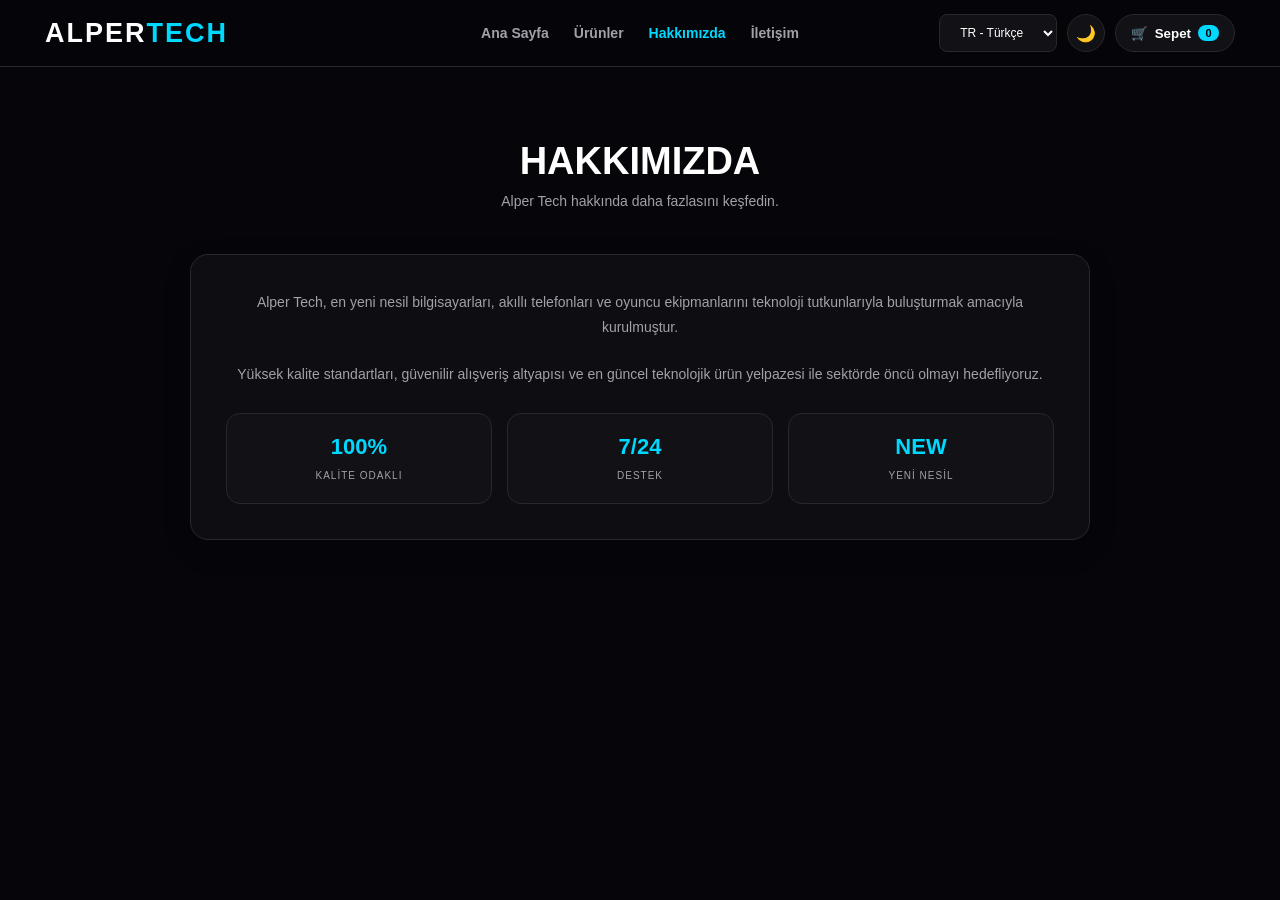
==== hakkimizda.html @ 0db599e1 "alper" ====
<!DOCTYPE html>
<html lang="tr">

<head>

<meta charset="UTF-8">
<meta name="viewport" content="width=device-width, initial-scale=1.0">

<title>Hakkımızda | Alper Tech</title>

<style>

/* =====================================================
   TEMEL
===================================================== */

* {
    margin: 0;
    padding: 0;
    box-sizing: border-box;
    font-family: Arial, Helvetica, sans-serif;
    text-align: center;
}

:root {
    --bg: #05050a;
    --header: rgba(5,5,10,0.95);
    --card: #0d0d12;
    --input: #111116;
    --border: #292929;

    --text: #ffffff;
    --muted: #a1a1aa;

    --blue: #00d9ff;
    --blue-dark: #2563eb;
}

body.light {
    --bg: #f5f7fa;
    --header: rgba(255,255,255,0.96);
    --card: #ffffff;
    --input: #f1f5f9;
    --border: #d9dee7;

    --text: #111111;
    --muted: #64748b;

    --blue: #2563eb;
    --blue-dark: #1d4ed8;
}

body {
    min-height: 100vh;

    background: var(--bg);
    color: var(--text);

    overflow-x: hidden;

    transition:
        background 0.3s ease,
        color 0.3s ease;
}

a {
    color: inherit;
    text-decoration: none;
}

button,
input,
select,
textarea {
    font-family: inherit;
}


/* =====================================================
   HEADER — ÜRÜNLER.HTML İLE AYNI
===================================================== */

header {
    position: fixed;

    top: 0;
    left: 0;

    width: 100%;

    background: var(--header);

    border-bottom:
        1px solid var(--border);

    backdrop-filter:
        blur(15px);

    z-index:
        1000;
}

.header-inner {
    max-width:
        1250px;

    margin:
        auto;

    padding:
        14px 30px;

    display:
        flex;

    align-items:
        center;

    justify-content:
        space-between;

    gap:
        25px;

    position:
        relative;
}


/* =====================================================
   LOGO
===================================================== */

.logo {
    font-size:
        27px;

    font-weight:
        900;

    letter-spacing:
        2px;

    color:
        var(--text);

    white-space:
        nowrap;
}

.logo span {
    color:
        var(--blue);
}


/* =====================================================
   NAV
===================================================== */
nav {
    position: absolute;

    left: 50%;
    top: 50%;

    transform: translate(-50%, -50%);

    display: flex;
    align-items: center;
    justify-content: center;

    gap: 25px;

    white-space: nowrap;
}
nav a {
    color:
        var(--muted);

    text-decoration:
        none;

    font-size:
        14px;

    font-weight:
        600;

    transition:
        0.2s;
}

nav a:hover,
nav a.active {
    color:
        var(--blue);
}


/* =====================================================
   SAĞ MENÜ
===================================================== */

.controls {
    display:
        flex;

    align-items:
        center;

    gap:
        10px;

    margin-left:
        auto;
}

.lang-select {
    height:
        38px;

    min-width:
        118px;

    background:
        var(--input);

    color:
        var(--text);

    border:
        1px solid var(--border);

    border-radius:
        8px;

    padding:
        0 10px;

    outline:
        none;

    cursor:
        pointer;

    font-size:
        12px;

    transition:
        0.2s;
}

.lang-select:hover,
.lang-select:focus {
    border-color:
        var(--blue);

    box-shadow:
        0 0 15px
        rgba(0,217,255,0.08);
}

.lang-select option {
    background:
        #10131a;

    color:
        #ffffff;
}

body.light .lang-select option {
    background:
        #ffffff;

    color:
        #111111;
}

.theme-btn {
    width:
        38px;

    height:
        38px;

    border-radius:
        50%;

    background:
        var(--input);

    color:
        var(--text);

    border:
        1px solid var(--border);

    cursor:
        pointer;

    font-size:
        16px;

    transition:
        0.2s;
}

.theme-btn:hover {
    border-color:
        var(--blue);

    transform:
        translateY(-1px);
}

.cart-btn {
    height:
        38px;

    padding:
        0 15px;

    border-radius:
        25px;

    background:
        var(--input);

    color:
        var(--text);

    border:
        1px solid var(--border);

    display:
        flex;

    align-items:
        center;

    gap:
        7px;

    cursor:
        pointer;

    font-weight:
        600;

    transition:
        0.2s;
}

.cart-btn:hover {
    border-color:
        var(--blue);

    transform:
        translateY(-1px);
}

.cart-count {
    min-width:
        21px;

    padding:
        2px 6px;

    border-radius:
        20px;

    background:
        var(--blue);

    color:
        #000;

    font-size:
        11px;

    text-align:
        center;

    font-weight:
        900;
}


/* =====================================================
   HAKKIMIZDA
   ÜRÜNLER.HTML ANA ALAN ÖLÇÜLERİYLE AYNI
===================================================== */

main {
    max-width:
        1250px;

    margin:
        auto;

    padding:
        140px 30px 70px;

    min-height:
        650px;

    display:
        flex;

    flex-direction:
        column;

    align-items:
        center;

    justify-content:
        flex-start;
}

.section-title {
    text-align:
        center;

    font-size:
        38px;

    font-weight:
        900;

    margin-bottom:
        10px;
}

.section-subtitle {
    text-align:
        center;

    color:
        var(--muted);

    margin-bottom:
        45px;

    font-size:
        14px;
}


/* =====================================================
   HAKKIMIZDA KARTI
===================================================== */

.about-box {
    width:
        100%;

    max-width:
        900px;

    background:
        var(--card);

    border:
        1px solid var(--border);

    border-radius:
        18px;

    padding:
        35px;

    box-shadow:
        0 10px 30px
        rgba(0,0,0,0.12);

    transition:
        0.3s;
}

.about-box:hover {
    border-color:
        rgba(0,217,255,0.18);

    box-shadow:
        0 15px 40px
        rgba(0,0,0,0.18),
        0 0 20px
        rgba(0,217,255,0.06);
}

.about-box p {
    color:
        var(--muted);

    font-size:
        14px;

    line-height:
        1.8;

    margin-bottom:
        22px;
}

.about-box p:last-child {
    margin-bottom:
        0;
}

.about-highlight {
    display:
        grid;

    grid-template-columns:
        repeat(3,1fr);

    gap:
        15px;

    margin-top:
        25px;
}

.about-stat {
    padding:
        20px;

    border:
        1px solid var(--border);

    border-radius:
        14px;

    background:
        var(--input);
}

.about-stat strong {
    display:
        block;

    color:
        var(--blue);

    font-size:
        22px;

    margin-bottom:
        5px;
}

.about-stat span {
    color:
        var(--muted);

    font-size:
        10px;

    letter-spacing:
        1px;

    text-transform:
        uppercase;
}


/* =====================================================
   SEPET OVERLAY
===================================================== */

.cart-overlay {
    position:
        fixed;

    inset:
        0;

    z-index:
        2000;

    background:
        rgba(0,0,0,0.72);

    backdrop-filter:
        blur(10px);

    opacity:
        0;

    visibility:
        hidden;

    transition:
        0.3s;
}

.cart-overlay.active {
    opacity:
        1;

    visibility:
        visible;
}


/* =====================================================
   SEPET DRAWER
===================================================== */

.cart-drawer {
    position:
        absolute;

    top:
        0;

    right:
        -450px;

    width:
        430px;

    max-width:
        100%;

    height:
        100%;

    background:
        var(--card);

    border-left:
        1px solid var(--border);

    display:
        flex;

    flex-direction:
        column;

    transition:
        0.3s;
}

.cart-overlay.active .cart-drawer {
    right:
        0;
}


/* =====================================================
   SEPET HEADER
===================================================== */

.drawer-header {
    padding:
        24px;

    border-bottom:
        1px solid var(--border);

    display:
        flex;

    align-items:
        center;

    justify-content:
        space-between;
}

.drawer-title {
    font-size:
        20px;

    font-weight:
        900;
}

.drawer-close {
    width:
        37px;

    height:
        37px;

    border-radius:
        50%;

    background:
        var(--input);

    color:
        var(--text);

    border:
        1px solid var(--border);

    cursor:
        pointer;

    font-size:
        15px;
}

.drawer-close:hover {
    border-color:
        var(--blue);

    color:
        var(--blue);
}


/* =====================================================
   SEPET İÇİ
===================================================== */

.drawer-body {
    flex:
        1;

    padding:
        25px;

    overflow-y:
        auto;
}

.cart-empty {
    text-align:
        center;

    color:
        var(--muted);

    margin-top:
        80px;

    font-size:
        14px;
}

.cart-item {
    padding:
        16px 0;

    border-bottom:
        1px solid var(--border);

    display:
        flex;

    justify-content:
        space-between;

    gap:
        15px;
}

.cart-item-name {
    font-weight:
        800;

    margin-bottom:
        5px;
}

.cart-item-price {
    color:
        var(--blue);

    font-weight:
        700;
}

.remove-item {
    border:
        none;

    background:
        none;

    color:
        #ef4444;

    cursor:
        pointer;

    font-weight:
        700;
}


/* =====================================================
   SEPET FOOTER
===================================================== */

.cart-footer {
    padding:
        25px;

    border-top:
        1px solid var(--border);

    background:
        var(--card);
}

.cart-total {
    display:
        flex;

    justify-content:
        space-between;

    font-size:
        18px;

    font-weight:
        900;

    margin-bottom:
        18px;
}

.cart-total span:last-child {
    color:
        var(--blue);
}

.checkout-btn {
    width:
        100%;

    padding:
        16px;

    border:
        none;

    border-radius:
        11px;

    background:
        linear-gradient(
            135deg,
            #00d9ff,
            #2563eb
        );

    color:
        #fff;

    font-weight:
        900;

    cursor:
        pointer;
}


/* =====================================================
   ÖDEME OVERLAY
===================================================== */

.payment-overlay {
    position:
        fixed;

    inset:
        0;

    z-index:
        3000;

    display:
        none;

    align-items:
        center;

    justify-content:
        center;

    padding:
        20px;

    background:
        rgba(0,0,0,0.88);

    backdrop-filter:
        blur(18px);
}

.payment-overlay.active {
    display:
        flex;
}


/* =====================================================
   ÖDEME KUTUSU
===================================================== */

.payment-box {
    width:
        950px;

    max-width:
        100%;

    max-height:
        92vh;

    overflow-y:
        auto;

    padding:
        35px;

    background:
        var(--card);

    border:
        1px solid var(--border);

    border-radius:
        28px;

    box-shadow:
        0 30px 100px #000;
}

.payment-close {
    float:
        right;

    width:
        40px;

    height:
        40px;

    border-radius:
        50%;

    background:
        var(--input);

    color:
        var(--text);

    border:
        1px solid var(--border);

    cursor:
        pointer;
}

.payment-title {
    text-align:
        center;

    font-size:
        28px;

    font-weight:
        900;

    margin-bottom:
        8px;
}

.payment-subtitle {
    text-align:
        center;

    color:
        var(--muted);

    margin-bottom:
        30px;
}

.payment-grid {
    display:
        grid;

    grid-template-columns:
        1fr 1fr;

    gap:
        35px;

    align-items:
        center;
}


/* =====================================================
   SANAL KART
===================================================== */

.credit-card {
    width:
        100%;

    max-width:
        430px;

    aspect-ratio:
        1.586;

    margin:
        auto;

    padding:
        28px;

    border-radius:
        22px;

    background:
        linear-gradient(
            135deg,
            #111827,
            #020617,
            #164e63
        );

    box-shadow:
        0 25px 60px #000;

    position:
        relative;

    overflow:
        hidden;

    color:
        #fff;
}

.card-top {
    display:
        flex;

    align-items:
        center;

    justify-content:
        space-between;
}

.chip {
    width:
        48px;

    height:
        36px;

    border-radius:
        8px;

    background:
        linear-gradient(
            135deg,
            #eeeeee,
            #777777
        );
}

.card-brand {
    font-size:
        21px;

    font-weight:
        900;

    font-style:
        italic;
}

.card-number {
    margin-top:
        45px;

    font-family:
        monospace;

    font-size:
        22px;

    letter-spacing:
        3px;
}

.card-bottom {
    position:
        absolute;

    left:
        28px;

    right:
        28px;

    bottom:
        25px;

    display:
        flex;

    justify-content:
        space-between;
}

.card-label {
    color:
        #999;

    font-size:
        8px;
}

.card-holder,
.card-expiry {
    margin-top:
        4px;

    font-size:
        12px;

    font-weight:
        700;
}


/* =====================================================
   KART TÜRLERİ
===================================================== */

.method-title {
    font-size:
        14px;

    font-weight:
        800;

    margin-bottom:
        10px;
}

.methods {
    display:
        grid;

    grid-template-columns:
        repeat(3,1fr);

    gap:
        8px;

    margin-bottom:
        18px;
}

.method {
    padding:
        12px 5px;

    border-radius:
        8px;

    background:
        var(--input);

    color:
        var(--text);

    border:
        1px solid var(--border);

    cursor:
        pointer;

    font-weight:
        800;
}

.method.active {
    border-color:
        var(--blue);

    box-shadow:
        0 0 15px
        rgba(0,217,255,0.12);
}


/* =====================================================
   ÖDEME FORMU
===================================================== */

.payment-group {
    margin-bottom:
        15px;
}

.payment-group label {
    display:
        block;

    color:
        var(--muted);

    font-size:
        13px;

    margin-bottom:
        7px;
}

.payment-group input {
    width:
        100%;

    padding:
        13px;

    border-radius:
        9px;

    background:
        var(--input);

    color:
        var(--text);

    border:
        1px solid var(--border);

    outline:
        none;
}

.payment-group input:focus {
    border-color:
        var(--blue);
}

.payment-row {
    display:
        grid;

    grid-template-columns:
        1fr 1fr;

    gap:
        10px;
}

.payment-error {
    display:
        none;

    padding:
        13px;

    margin-bottom:
        15px;

    border-radius:
        10px;

    background:
        rgba(239,68,68,0.08);

    border:
        1px solid rgba(239,68,68,0.35);

    color:
        #ff6b6b;

    font-size:
        13px;

    font-weight:
        700;
}

.payment-error.show {
    display:
        block;
}

.input-error {
    border-color:
        #ef4444 !important;
}

.payment-submit {
    width:
        100%;

    padding:
        15px;

    border:
        none;

    border-radius:
        10px;

    background:
        linear-gradient(
            135deg,
            #00d9ff,
            #2563eb
        );

    color:
        #fff;

    font-weight:
        900;

    cursor:
        pointer;
}

.security {
    text-align:
        center;

    color:
        var(--muted);

    font-size:
        11px;

    margin-top:
        10px;
}


/* =====================================================
   MOBİL — ÜRÜNLER.HTML İLE AYNI
===================================================== */

@media (max-width:1000px) {

    .header-inner {
        flex-wrap:
            wrap;
    }

    nav {
        width:
            100%;

        justify-content:
            center;

        order:
            3;
    }

    .payment-grid {
        grid-template-columns:
            1fr;
    }

    .about-box {
        max-width:
            850px;
    }

    .about-highlight {
        grid-template-columns:
            repeat(2,1fr);
    }

}


@media (max-width:650px) {

    .header-inner {
        padding:
            12px 15px;
    }

    .logo {
        font-size:
            21px;
    }

    nav {
        gap:
            13px;
    }

    nav a {
        font-size:
            12px;
    }

    .controls {
        gap:
            6px;
    }

    .lang-select {
        width:
            85px;

        min-width:
            85px;

        font-size:
            10px;
    }

    .cart-btn {
        padding:
            0 10px;
    }

    main {
        padding:
            125px 20px 50px;

        min-height:
            600px;
    }

    .section-title {
        font-size:
            30px;
    }

    .section-subtitle {
        font-size:
            13px;

        margin-bottom:
            30px;
    }

    .about-box {
        padding:
            25px 20px;
    }

    .about-box p {
        font-size:
            13px;

        line-height:
            1.7;
    }

    .about-highlight {
        grid-template-columns:
            1fr;

        gap:
            10px;
    }

    .about-stat {
        padding:
            17px;
    }

    .about-stat strong {
        font-size:
            20px;
    }

    .about-stat span {
        font-size:
            9px;
    }

    .cart-drawer {
        width:
            100%;

        right:
            -100%;
    }

    .payment-box {
        padding:
            25px 18px;

        border-radius:
            20px;
    }

    .credit-card {
        padding:
            20px;
    }

    .card-number {
        font-size:
            17px;

        letter-spacing:
            2px;
    }

}

</style>

</head>


<body id="pageBody">


<!-- =====================================================
     HEADER
===================================================== -->

<header>

<div class="header-inner">


<a href="index.html" class="logo">
    ALPER<span>TECH</span>
</a>


<nav>

<a href="index.html">
    Ana Sayfa
</a>

<a href="urunler.html">
    Ürünler
</a>

<a href="hakkimizda.html" class="active">
    Hakkımızda
</a>

<a href="iletisim.html">
    İletişim
</a>

</nav>


<div class="controls">


<select
    id="languageSelect"
    class="lang-select"
    onchange="changeLanguage(this.value)">

<option value="tr">
    TR - Türkçe
</option>

<option value="en">
    EN - English
</option>

<option value="es">
    ES - Español
</option>

</select>


<button
    class="theme-btn"
    id="themeBtn"
    onclick="toggleTheme()"
    type="button">

🌙

</button>


<button
    class="cart-btn"
    onclick="openCart()"
    type="button">

🛒

<span data-i18n="cart_text">
    Sepet
</span>

<span
    class="cart-count"
    id="cartCount">

0

</span>

</button>

</div>

</div>

</header>


<!-- =====================================================
     HAKKIMIZDA
===================================================== -->

<main>


<h1
    class="section-title"
    data-i18n="title_about">

    HAKKIMIZDA

</h1>


<p
    class="section-subtitle"
    data-i18n="subtitle_about">

    Alper Tech hakkında daha fazlasını keşfedin.

</p>


<div class="about-box">


<p data-i18n="about_desc1">

    Alper Tech, en yeni nesil bilgisayarları,
    akıllı telefonları ve oyuncu ekipmanlarını
    teknoloji tutkunlarıyla buluşturmak amacıyla
    kurulmuştur.

</p>


<p data-i18n="about_desc2">

    En iyi kaliteli alışveriş sitesi
</p>


<div class="about-highlight">


<div class="about-stat">

<strong>
    100%
</strong>

<span data-i18n="stat_quality">
    Kalite Odaklı
</span>

</div>


<div class="about-stat">

<strong>
    7/24
</strong>

<span data-i18n="stat_support">
    Destek
</span>

</div>


<div class="about-stat">

<strong>
    NEW
</strong>

<span data-i18n="stat_next">
    Yeni Nesil
</span>

</div>


</div>


</div>

</main>


<!-- =====================================================
     SEPET
===================================================== -->

<div
    class="cart-overlay"
    id="cartOverlay"
    onclick="closeCartOutside(event)">


<div class="cart-drawer">


<div class="drawer-header">

<span
    class="drawer-title"
    data-i18n="cart_title">

    Sepetiniz

</span>


<button
    class="drawer-close"
    onclick="closeCart()"
    type="button">

    ✕

</button>

</div>


<div class="drawer-body">


<div
    class="cart-empty"
    id="cartEmpty"
    data-i18n="cart_empty">

    Sepetinizde henüz ürün bulunmuyor.

</div>


<div id="cartItems"></div>


</div>


<div
    class="cart-footer"
    id="cartFooter"
    style="display:none;">


<div class="cart-total">

<span data-i18n="cart_total">
    Toplam
</span>

<span id="cartTotal">
    0 ₺
</span>

</div>


<button
    class="checkout-btn"
    onclick="openPayment()"
    type="button"
    data-i18n="checkout">

    ÖDEMEYE GEÇ

</button>


</div>

</div>

</div>


<!-- =====================================================
     ÖDEME
===================================================== -->

<div
    class="payment-overlay"
    id="paymentOverlay">


<div class="payment-box">


<button
    class="payment-close"
    onclick="closePayment()"
    type="button">

    ✕

</button>


<h2
    class="payment-title"
    data-i18n="payment_title">

    GÜVENLİ ÖDEME

</h2>


<p
    class="payment-subtitle"
    data-i18n="payment_subtitle">

    Demo ödeme ekranı

</p>


<div class="payment-grid">


<!-- KART -->

<div>

<div class="credit-card">


<div class="card-top">

<div class="chip"></div>


<div
    class="card-brand"
    id="cardBrand">

    VISA

</div>

</div>


<div
    class="card-number"
    id="previewNumber">

    •••• •••• •••• ••••

</div>


<div class="card-bottom">


<div>

<div
    class="card-label"
    data-i18n="card_holder">

    KART SAHİBİ

</div>


<div
    class="card-holder"
    id="previewName">

    AD SOYAD

</div>

</div>


<div>

<div
    class="card-label"
    data-i18n="expiry_label">

    SON KULLANMA

</div>


<div
    class="card-expiry"
    id="previewExpiry">

    12/30

</div>

</div>


</div>

</div>

</div>


<!-- FORM -->

<div>


<div
    class="method-title"
    data-i18n="card_type">

    Kart Türü

</div>


<div class="methods">


<button
    type="button"
    class="method active"
    onclick="selectCard('VISA',this)">

    VISA

</button>


<button
    type="button"
    class="method"
    onclick="selectCard('MASTERCARD',this)">

    MASTERCARD

</button>


<button
    type="button"
    class="method"
    onclick="selectCard('TROY',this)">

    TROY

</button>


</div>


<div
    class="payment-error"
    id="paymentError">

</div>


<div class="payment-group">

<label data-i18n="card_number">
    Kart Numarası
</label>


<input
    id="cardNumber"
    type="text"
    inputmode="numeric"
    maxlength="19"
    placeholder="1234 5678 9012 3456"
    autocomplete="off">

</div>


<div class="payment-group">

<label data-i18n="card_name">
    Kart Üzerindeki İsim
</label>


<input
    id="cardName"
    type="text"
    maxlength="30"
    placeholder="AD SOYAD"
    autocomplete="off">

</div>


<div class="payment-row">


<div class="payment-group">

<label data-i18n="expiry">
    Son Kullanma
</label>


<input
    id="expiry"
    type="text"
    inputmode="numeric"
    maxlength="5"
    placeholder="AA/YY"
    autocomplete="off">

</div>


<div class="payment-group">

<label>
    CVV
</label>


<input
    id="cvv"
    type="text"
    inputmode="numeric"
    maxlength="4"
    placeholder="•••"
    autocomplete="off">

</div>

</div>


<button
    type="button"
    class="payment-submit"
    onclick="completePayment()"
    data-i18n="complete_payment">

    ÖDEMEYİ TAMAMLA

</button>


<div
    class="security"
    data-i18n="security">

    Demo ödeme ekranı — kart bilgileri kaydedilmez.

</div>

</div>

</div>

</div>

</div>


<script>

/* =====================================================
   DİL
===================================================== */

const translations = {

    tr: {

        cart_text:
            "Sepet",

        title_about:
            "HAKKIMIZDA",

        subtitle_about:
            "Alper Tech hakkında daha fazlasını keşfedin.",

        about_desc1:
            "Alper Tech, en yeni nesil bilgisayarları, akıllı telefonları ve oyuncu ekipmanlarını teknoloji tutkunlarıyla buluşturmak amacıyla kurulmuştur.",

        about_desc2:
            "Yüksek kalite standartları, güvenilir alışveriş altyapısı ve en güncel teknolojik ürün yelpazesi ile sektörde öncü olmayı hedefliyoruz.",

        stat_quality:
            "Kalite Odaklı",

        stat_support:
            "Destek",

        stat_next:
            "Yeni Nesil",

        cart_title:
            "Sepetiniz",

        cart_empty:
            "Sepetinizde henüz ürün bulunmuyor.",

        cart_total:
            "Toplam",

        checkout:
            "ÖDEMEYE GEÇ",

        payment_title:
            "GÜVENLİ ÖDEME",

        payment_subtitle:
            "Demo ödeme ekranı",

        card_type:
            "Kart Türü",

        card_number:
            "Kart Numarası",

        card_name:
            "Kart Üzerindeki İsim",

        expiry:
            "Son Kullanma",

        card_holder:
            "KART SAHİBİ",

        expiry_label:
            "SON KULLANMA",

        complete_payment:
            "ÖDEMEYİ TAMAMLA",

        security:
            "Demo ödeme ekranı — kart bilgileri kaydedilmez."

    },

    en: {

        cart_text:
            "Cart",

        title_about:
            "ABOUT US",

        subtitle_about:
            "Discover more about Alper Tech.",

        about_desc1:
            "Alper Tech was founded to bring next-generation computers, smartphones, and gaming equipment together with technology enthusiasts.",

        about_desc2:
            "We aim to lead the industry with high quality standards, reliable shopping infrastructure, and the latest technology products.",

        stat_quality:
            "Quality Focused",

        stat_support:
            "Support",

        stat_next:
            "Next Generation",

        cart_title:
            "Your Cart",

        cart_empty:
            "Your cart is currently empty.",

        cart_total:
            "Total",

        checkout:
            "CHECKOUT",

        payment_title:
            "SECURE PAYMENT",

        payment_subtitle:
            "Demo payment screen",

        card_type:
            "Card Type",

        card_number:
            "Card Number",

        card_name:
            "Name on Card",

        expiry:
            "Expiration",

        card_holder:
            "CARD HOLDER",

        expiry_label:
            "EXPIRATION",

        complete_payment:
            "COMPLETE PAYMENT",

        security:
            "Demo payment screen — card information is not saved."

    },

    es: {

        cart_text:
            "Carrito",

        title_about:
            "SOBRE NOSOTROS",

        subtitle_about:
            "Descubre más sobre Alper Tech.",

        about_desc1:
            "Alper Tech fue fundada para reunir computadoras de última generación, smartphones y equipos gaming con los amantes de la tecnología.",

        about_desc2:
            "Nuestro objetivo es liderar el sector con altos estándares de calidad, una infraestructura de compra confiable y los productos tecnológicos más recientes.",

        stat_quality:
            "Enfocados en Calidad",

        stat_support:
            "Soporte",

        stat_next:
            "Nueva Generación",

        cart_title:
            "Tu Carrito",

        cart_empty:
            "Tu carrito está vacío.",

        cart_total:
            "Total",

        checkout:
            "IR AL PAGO",

        payment_title:
            "PAGO SEGURO",

        payment_subtitle:
            "Pantalla de demostración",

        card_type:
            "Tipo de Tarjeta",

        card_number:
            "Número de Tarjeta",

        card_name:
            "Nombre en la Tarjeta",

        expiry:
            "Vencimiento",

        card_holder:
            "TITULAR",

        expiry_label:
            "VENCIMIENTO",

        complete_payment:
            "COMPLETAR PAGO",

        security:
            "Pantalla de demostración — los datos de la tarjeta no se guardan."

    }

};


function changeLanguage(lang) {

    localStorage.setItem(
        "alperTechLang",
        lang
    );

    document.getElementById(
        "languageSelect"
    ).value = lang;

    document
        .querySelectorAll(
            "[data-i18n]"
        )
        .forEach(
            function(element) {

                const key =
                    element.getAttribute(
                        "data-i18n"
                    );

                if (
                    translations[lang] &&
                    translations[lang][key]
                ) {

                    element.textContent =
                        translations[lang][key];

                }

            }
        );

}


/* =====================================================
   TEMA
===================================================== */

function toggleTheme() {

    const body =
        document.getElementById(
            "pageBody"
        );

    const button =
        document.getElementById(
            "themeBtn"
        );

    body.classList.toggle("light");

    const light =
        body.classList.contains(
            "light"
        );

    button.textContent =
        light
            ? "☀️"
            : "🌙";

    localStorage.setItem(
        "alperTechTheme",
        light
            ? "light"
            : "dark"
    );

}


/* =====================================================
   SEPET
===================================================== */

function getCart() {

    try {

        const cart =
            JSON.parse(
                localStorage.getItem(
                    "alperTechCart"
                )
            );

        return Array.isArray(cart)
            ? cart
            : [];

    } catch {

        return [];

    }

}


function escapeHTML(text) {

    return String(text)
        .replace(/&/g,"&amp;")
        .replace(/</g,"&lt;")
        .replace(/>/g,"&gt;")
        .replace(/"/g,"&quot;")
        .replace(/'/g,"&#039;");

}


function updateCart() {

    const cart =
        getCart();

    const count =
        document.getElementById(
            "cartCount"
        );

    const items =
        document.getElementById(
            "cartItems"
        );

    const empty =
        document.getElementById(
            "cartEmpty"
        );

    const footer =
        document.getElementById(
            "cartFooter"
        );

    const totalElement =
        document.getElementById(
            "cartTotal"
        );

    if (
        !count ||
        !items ||
        !empty ||
        !footer ||
        !totalElement
    ) {
        return;
    }

    count.textContent =
        cart.length;

    items.innerHTML =
        "";

    if (
        cart.length === 0
    ) {

        empty.style.display =
            "block";

        footer.style.display =
            "none";

        return;

    }

    empty.style.display =
        "none";

    footer.style.display =
        "block";

    let total =
        0;

    cart.forEach(
        function(item,index) {

            total +=
                Number(item.price) || 0;

            items.innerHTML += `

                <div class="cart-item">

                    <div>

                        <div class="cart-item-name">

                            ${escapeHTML(item.name)}

                        </div>

                        <div class="cart-item-price">

                            ${Number(item.price)
                                .toLocaleString("tr-TR")} ₺

                        </div>

                    </div>

                    <button
                        type="button"
                        class="remove-item"
                        onclick="removeItem(${index})">

                        Kaldır

                    </button>

                </div>

            `;

        }
    );

    totalElement.textContent =
        total.toLocaleString(
            "tr-TR"
        ) + " ₺";

}


function removeItem(index) {

    const cart =
        getCart();

    cart.splice(
        index,
        1
    );

    localStorage.setItem(
        "alperTechCart",
        JSON.stringify(cart)
    );

    updateCart();

}


function openCart() {

    updateCart();

    document
        .getElementById(
            "cartOverlay"
        )
        .classList.add(
            "active"
        );

}


function closeCart() {

    document
        .getElementById(
            "cartOverlay"
        )
        .classList.remove(
            "active"
        );

}


function closeCartOutside(event) {

    if (
        event.target.id ===
        "cartOverlay"
    ) {

        closeCart();

    }

}


/* =====================================================
   ÖDEME
===================================================== */

function openPayment() {

    if (
        getCart().length === 0
    ) {
        return;
    }

    closeCart();

    document
        .getElementById(
            "paymentOverlay"
        )
        .classList.add(
            "active"
        );

}


function closePayment() {

    document
        .getElementById(
            "paymentOverlay"
        )
        .classList.remove(
            "active"
        );

}


/* =====================================================
   KART TÜRÜ
===================================================== */

function selectCard(
    type,
    button
) {

    document
        .querySelectorAll(
            ".method"
        )
        .forEach(
            function(item) {

                item.classList.remove(
                    "active"
                );

            }
        );

    button.classList.add(
        "active"
    );

    document.getElementById(
        "cardBrand"
    ).textContent =
        type;

}


/* =====================================================
   KART NUMARASI
===================================================== */

document
    .getElementById(
        "cardNumber"
    )
    .addEventListener(
        "input",
        function() {

            let value =
                this.value
                    .replace(
                        /\D/g,
                        ""
                    )
                    .substring(
                        0,
                        16
                    );

            const groups =
                value.match(
                    /.{1,4}/g
                );

            this.value =
                groups
                    ? groups.join(" ")
                    : "";

            document.getElementById(
                "previewNumber"
            ).textContent =
                this.value ||
                "•••• •••• •••• ••••";

        }
    );


/* =====================================================
   KART İSMİ
===================================================== */

document
    .getElementById(
        "cardName"
    )
    .addEventListener(
        "input",
        function() {

            this.value =
                this.value
                    .replace(
                        /[^a-zA-ZğüşöçıİĞÜŞÖÇ\s]/g,
                        ""
                    )
                    .toUpperCase();

            document.getElementById(
                "previewName"
            ).textContent =
                this.value ||
                "AD SOYAD";

        }
    );


/* =====================================================
   SON KULLANMA
===================================================== */

document
    .getElementById(
        "expiry"
    )
    .addEventListener(
        "input",
        function() {

            let value =
                this.value
                    .replace(
                        /\D/g,
                        ""
                    )
                    .substring(
                        0,
                        4
                    );

            if (
                value.length > 2
            ) {

                value =
                    value.substring(
                        0,
                        2
                    )
                    + "/"
                    + value.substring(
                        2
                    );

            }

            this.value =
                value;

            document.getElementById(
                "previewExpiry"
            ).textContent =
                value ||
                "12/30";

        }
    );


/* =====================================================
   CVV
===================================================== */

document
    .getElementById(
        "cvv"
    )
    .addEventListener(
        "input",
        function() {

            this.value =
                this.value
                    .replace(
                        /\D/g,
                        ""
                    )
                    .substring(
                        0,
                        4
                    );

        }
    );


/* =====================================================
   DEMO ÖDEME
===================================================== */

function completePayment() {

    const error =
        document.getElementById(
            "paymentError"
        );

    error.textContent =
        "Bu demo ödeme ekranında gerçek ödeme işlemi yapılamaz.";

    error.classList.add(
        "show"
    );

}


/* =====================================================
   BAŞLANGIÇ
===================================================== */

window.addEventListener(
    "DOMContentLoaded",
    function() {

        const savedTheme =
            localStorage.getItem(
                "alperTechTheme"
            ) || "dark";

        if (
            savedTheme ===
            "light"
        ) {

            document
                .getElementById(
                    "pageBody"
                )
                .classList.add(
                    "light"
                );

            document
                .getElementById(
                    "themeBtn"
                )
                .textContent =
                "☀️";

        }

        const savedLang =
            localStorage.getItem(
                "alperTechLang"
            ) || "tr";

        changeLanguage(
            savedLang
        );

        updateCart();

    }
);


/* =====================================================
   SEPET BAŞKA SAYFADA DEĞİŞİRSE
===================================================== */

window.addEventListener(
    "storage",
    function(event) {

        if (
            event.key ===
            "alperTechCart"
        ) {

            updateCart();

        }

    }
);


/* =====================================================
   ESC
===================================================== */

document.addEventListener(
    "keydown",
    function(event) {

        if (
            event.key ===
            "Escape"
        ) {

            closeCart();
            closePayment();

        }

    }
);

</script>

</body>
</html>
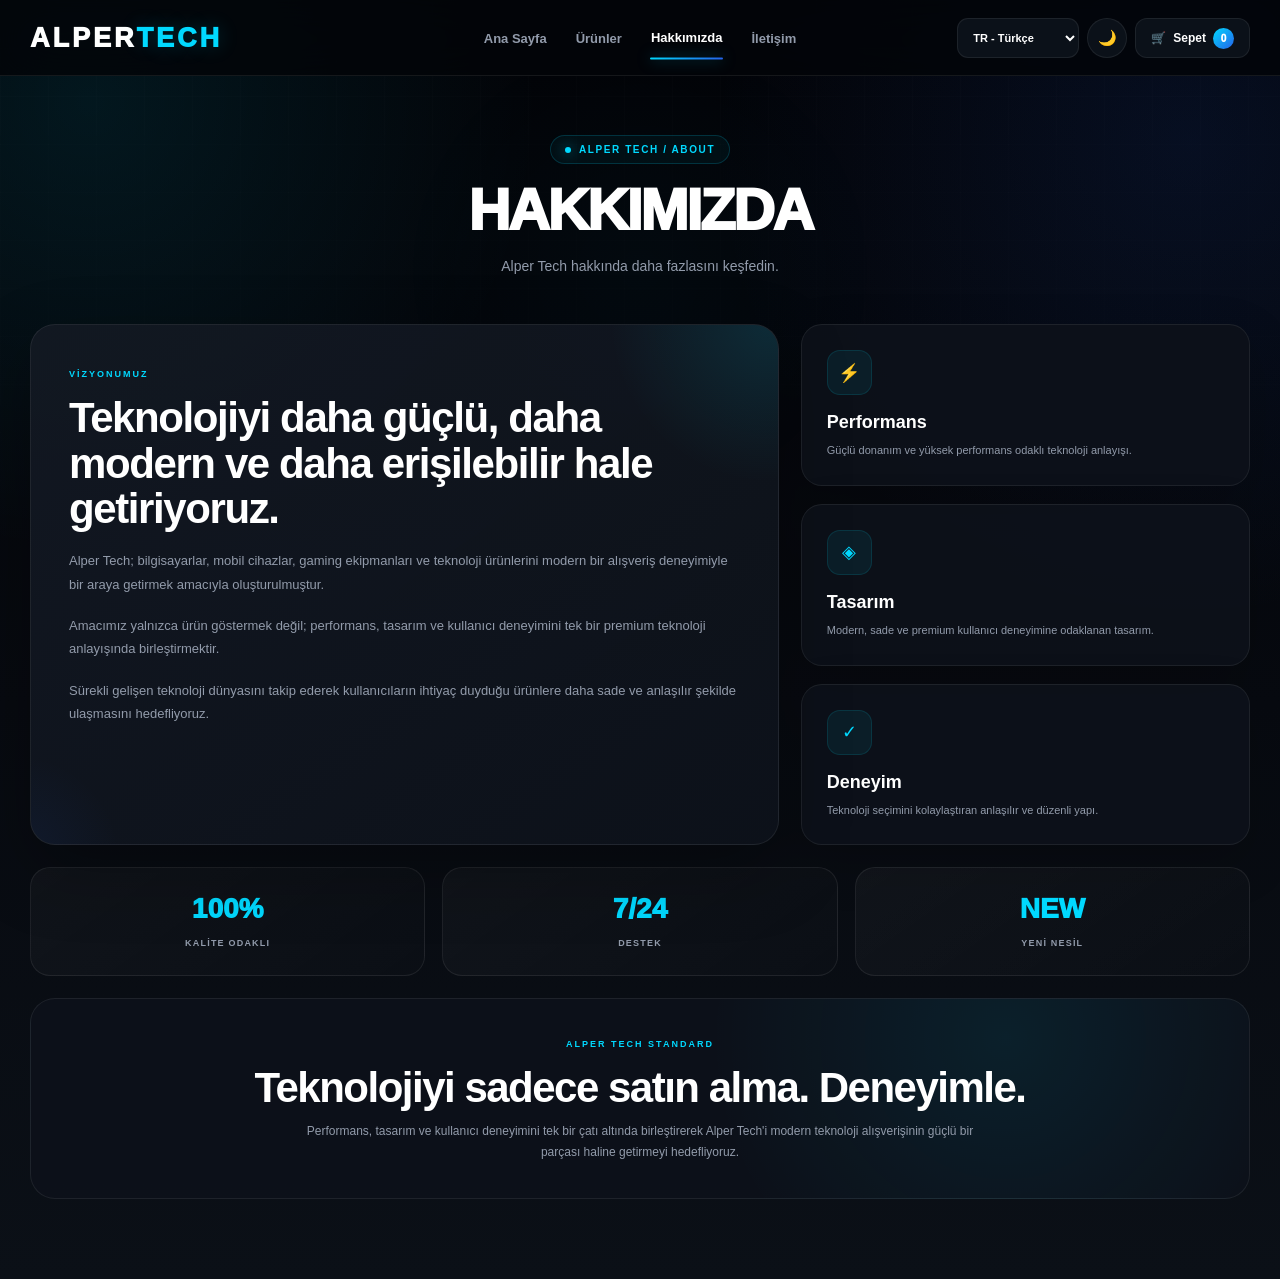
==== commit 1bf63942: "update hakkimizda.html" ====
--- a/hakkimizda.html
+++ b/hakkimizda.html
@@ -1,66 +1,194 @@
+
 <!DOCTYPE html>
 <html lang="tr">
 
 <head>
 
 <meta charset="UTF-8">
-<meta name="viewport" content="width=device-width, initial-scale=1.0">
+<meta
+    name="viewport"
+    content="width=device-width, initial-scale=1.0"
+>
 
 <title>Hakkımızda | Alper Tech</title>
 
 <style>
 
-/* =====================================================
-   TEMEL
-===================================================== */
-
-* {
+/* =========================================================
+   ALPER TECH
+   HAKKIMIZDA
+   RESPONSIVE / PREMIUM
+========================================================= */
+
+*,
+*::before,
+*::after {
     margin: 0;
     padding: 0;
     box-sizing: border-box;
     font-family: Arial, Helvetica, sans-serif;
-    text-align: center;
 }
 
 :root {
-    --bg: #05050a;
-    --header: rgba(5,5,10,0.95);
-    --card: #0d0d12;
-    --input: #111116;
-    --border: #292929;
+
+    --site-width: 1340px;
+    --site-side: 30px;
+
+    --header-height: 76px;
+
+    --bg: #020307;
+    --bg-2: #070a10;
+    --bg-3: #0b1017;
+
+    --header: rgba(3,5,9,.86);
+
+    --card: rgba(13,18,26,.94);
+    --card-2: rgba(19,25,35,.92);
+
+    --input: #0b1119;
+
+    --border: rgba(255,255,255,.075);
+    --border-strong: rgba(255,255,255,.14);
 
     --text: #ffffff;
-    --muted: #a1a1aa;
+    --muted: #929bab;
 
     --blue: #00d9ff;
-    --blue-dark: #2563eb;
+    --blue-2: #2563eb;
+
+    --green: #22c55e;
+    --red: #ef4444;
+
+    --shadow:
+        0 25px 70px rgba(0,0,0,.28);
 }
 
 body.light {
-    --bg: #f5f7fa;
-    --header: rgba(255,255,255,0.96);
-    --card: #ffffff;
+
+    --bg: #eef2f7;
+    --bg-2: #f7f9fc;
+    --bg-3: #ffffff;
+
+    --header: rgba(255,255,255,.90);
+
+    --card: rgba(255,255,255,.96);
+    --card-2: rgba(248,250,252,.98);
+
     --input: #f1f5f9;
-    --border: #d9dee7;
-
-    --text: #111111;
+
+    --border: rgba(15,23,42,.085);
+    --border-strong: rgba(15,23,42,.14);
+
+    --text: #0f172a;
     --muted: #64748b;
 
     --blue: #2563eb;
-    --blue-dark: #1d4ed8;
+    --blue-2: #1d4ed8;
+}
+
+
+/* =========================================================
+   HTML / BODY
+========================================================= */
+
+html {
+    width: 100%;
+    min-height: 100%;
+    scroll-behavior: smooth;
 }
 
 body {
+
+    width: 100%;
+    min-width: 320px;
     min-height: 100vh;
 
-    background: var(--bg);
     color: var(--text);
 
     overflow-x: hidden;
 
+    background:
+        radial-gradient(
+            circle at 7% 8%,
+            rgba(0,217,255,.09),
+            transparent 27%
+        ),
+        radial-gradient(
+            circle at 93% 11%,
+            rgba(37,99,235,.11),
+            transparent 29%
+        ),
+        linear-gradient(
+            180deg,
+            var(--bg),
+            var(--bg-2) 55%,
+            var(--bg-3)
+        );
+
     transition:
-        background 0.3s ease,
-        color 0.3s ease;
+        background .35s ease,
+        color .35s ease;
+}
+
+body::before {
+
+    content: "";
+
+    position: fixed;
+
+    inset: 0;
+
+    pointer-events: none;
+
+    background:
+        linear-gradient(
+            rgba(255,255,255,.012) 1px,
+            transparent 1px
+        ),
+        linear-gradient(
+            90deg,
+            rgba(255,255,255,.012) 1px,
+            transparent 1px
+        );
+
+    background-size: 48px 48px;
+
+    mask-image:
+        linear-gradient(
+            to bottom,
+            black,
+            transparent 90%
+        );
+
+    z-index: -3;
+}
+
+body::after {
+
+    content: "";
+
+    position: fixed;
+
+    width: 500px;
+    height: 500px;
+
+    left: 50%;
+    top: 30%;
+
+    transform: translate(-50%,-50%);
+
+    border-radius: 50%;
+
+    background:
+        radial-gradient(
+            circle,
+            rgba(0,217,255,.025),
+            transparent 70%
+        );
+
+    pointer-events: none;
+
+    z-index: -2;
 }
 
 a {
@@ -75,18 +203,26 @@
     font-family: inherit;
 }
 
-
-/* =====================================================
-   HEADER — ÜRÜNLER.HTML İLE AYNI
-===================================================== */
+button {
+    -webkit-tap-highlight-color: transparent;
+}
+
+
+/* =========================================================
+   HEADER
+========================================================= */
 
 header {
-    position: fixed;
+
+    position: fixed !important;
 
     top: 0;
     left: 0;
+    right: 0;
 
     width: 100%;
+
+    height: var(--header-height);
 
     background: var(--header);
 
@@ -94,1424 +230,1773 @@
         1px solid var(--border);
 
     backdrop-filter:
-        blur(15px);
-
-    z-index:
-        1000;
+        blur(24px)
+        saturate(150%);
+
+    -webkit-backdrop-filter:
+        blur(24px)
+        saturate(150%);
+
+    z-index: 1000;
 }
 
 .header-inner {
-    max-width:
-        1250px;
-
-    margin:
-        auto;
-
-    padding:
-        14px 30px;
-
-    display:
-        flex;
-
-    align-items:
-        center;
-
-    justify-content:
-        space-between;
-
-    gap:
-        25px;
-
-    position:
-        relative;
-}
-
-
-/* =====================================================
+
+    width:
+        min(
+            calc(100% - (var(--site-side) * 2)),
+            var(--site-width)
+        );
+
+    height: var(--header-height);
+
+    margin: auto;
+
+    display: flex;
+
+    align-items: center;
+
+    justify-content: space-between;
+
+    gap: 25px;
+
+    position: relative;
+}
+
+
+/* =========================================================
    LOGO
-===================================================== */
+========================================================= */
 
 .logo {
-    font-size:
-        27px;
-
-    font-weight:
-        900;
-
-    letter-spacing:
-        2px;
-
-    color:
-        var(--text);
-
-    white-space:
-        nowrap;
+
+    min-width: 150px;
+
+    display: inline-flex;
+
+    align-items: center;
+
+    font-size: 27px;
+
+    font-weight: 950;
+
+    letter-spacing: 3px;
+
+    white-space: nowrap;
+
+    transition: .25s ease;
 }
 
 .logo span {
-    color:
-        var(--blue);
-}
-
-
-/* =====================================================
+
+    color: var(--blue);
+
+    text-shadow:
+        0 0 20px
+        rgba(0,217,255,.22);
+}
+
+.logo:hover {
+
+    transform: translateY(-1px);
+
+    filter:
+        drop-shadow(
+            0 0 15px
+            rgba(0,217,255,.12)
+        );
+}
+
+
+/* =========================================================
    NAV
-===================================================== */
+========================================================= */
+
 nav {
+
     position: absolute;
 
     left: 50%;
     top: 50%;
 
-    transform: translate(-50%, -50%);
+    transform:
+        translate(-50%,-50%);
 
     display: flex;
+
     align-items: center;
     justify-content: center;
 
-    gap: 25px;
+    gap: 27px;
 
     white-space: nowrap;
 }
+
 nav a {
-    color:
-        var(--muted);
-
-    text-decoration:
-        none;
-
-    font-size:
-        14px;
-
-    font-weight:
-        600;
+
+    position: relative;
+
+    padding: 8px 1px;
+
+    color: var(--muted);
+
+    font-size: 13px;
+
+    font-weight: 750;
 
     transition:
-        0.2s;
+        color .25s ease,
+        transform .25s ease;
 }
 
 nav a:hover,
 nav a.active {
-    color:
-        var(--blue);
-}
-
-
-/* =====================================================
-   SAĞ MENÜ
-===================================================== */
+
+    color: var(--text);
+
+    transform:
+        translateY(-1px);
+}
+
+nav a::after {
+
+    content: "";
+
+    position: absolute;
+
+    left: 50%;
+    bottom: -7px;
+
+    width: 0;
+    height: 2px;
+
+    transform:
+        translateX(-50%);
+
+    border-radius: 999px;
+
+    background:
+        linear-gradient(
+            90deg,
+            var(--blue),
+            var(--blue-2)
+        );
+
+    box-shadow:
+        0 0 14px
+        rgba(0,217,255,.5);
+
+    transition:
+        width .25s ease;
+}
+
+nav a:hover::after,
+nav a.active::after {
+
+    width: 100%;
+}
+
+
+/* =========================================================
+   CONTROLS
+========================================================= */
 
 .controls {
-    display:
-        flex;
-
-    align-items:
-        center;
-
-    gap:
-        10px;
-
-    margin-left:
-        auto;
+
+    margin-left: auto;
+
+    display: flex;
+
+    align-items: center;
+
+    gap: 8px;
 }
 
 .lang-select {
-    height:
-        38px;
-
-    min-width:
-        118px;
-
-    background:
-        var(--input);
-
-    color:
-        var(--text);
+
+    width: 122px;
+    min-width: 122px;
+
+    height: 40px;
+
+    padding: 0 11px;
+
+    border-radius: 11px;
 
     border:
         1px solid var(--border);
 
-    border-radius:
-        8px;
-
-    padding:
-        0 10px;
-
-    outline:
-        none;
-
-    cursor:
-        pointer;
-
-    font-size:
-        12px;
-
-    transition:
-        0.2s;
+    outline: none;
+
+    background: var(--input);
+
+    color: var(--text);
+
+    cursor: pointer;
+
+    font-size: 11px;
+
+    font-weight: 700;
+
+    transition: .25s;
 }
 
 .lang-select:hover,
 .lang-select:focus {
+
     border-color:
-        var(--blue);
+        rgba(0,217,255,.45);
 
     box-shadow:
-        0 0 15px
-        rgba(0,217,255,0.08);
+        0 0 0 4px
+        rgba(0,217,255,.05);
 }
 
 .lang-select option {
-    background:
-        #10131a;
-
-    color:
-        #ffffff;
+
+    background: #0b1118;
+    color: #fff;
 }
 
 body.light .lang-select option {
-    background:
-        #ffffff;
-
-    color:
-        #111111;
+
+    background: #fff;
+    color: #0f172a;
 }
 
 .theme-btn {
-    width:
-        38px;
-
-    height:
-        38px;
-
-    border-radius:
-        50%;
-
-    background:
-        var(--input);
-
-    color:
-        var(--text);
+
+    width: 40px;
+    min-width: 40px;
+    height: 40px;
+
+    border-radius: 50%;
+
+    background: var(--input);
+
+    color: var(--text);
 
     border:
         1px solid var(--border);
 
-    cursor:
-        pointer;
-
-    font-size:
-        16px;
-
-    transition:
-        0.2s;
+    cursor: pointer;
+
+    font-size: 15px;
+
+    transition: .25s;
 }
 
 .theme-btn:hover {
+
+    transform:
+        translateY(-2px)
+        rotate(7deg);
+
     border-color:
-        var(--blue);
-
-    transform:
-        translateY(-1px);
+        rgba(0,217,255,.4);
 }
 
 .cart-btn {
-    height:
-        38px;
-
-    padding:
-        0 15px;
-
-    border-radius:
-        25px;
-
-    background:
-        var(--input);
-
-    color:
-        var(--text);
+
+    height: 40px;
+
+    padding: 0 15px;
+
+    border-radius: 12px;
+
+    display: inline-flex;
+
+    align-items: center;
+    justify-content: center;
+
+    gap: 7px;
+
+    background: var(--input);
+
+    color: var(--text);
 
     border:
         1px solid var(--border);
 
-    display:
-        flex;
-
-    align-items:
-        center;
-
-    gap:
-        7px;
-
-    cursor:
-        pointer;
-
-    font-weight:
-        600;
-
-    transition:
-        0.2s;
+    cursor: pointer;
+
+    font-size: 12px;
+
+    font-weight: 800;
+
+    transition: .25s;
 }
 
 .cart-btn:hover {
+
+    transform:
+        translateY(-2px);
+
     border-color:
-        var(--blue);
-
-    transform:
-        translateY(-1px);
+        rgba(0,217,255,.4);
 }
 
 .cart-count {
-    min-width:
-        21px;
-
-    padding:
-        2px 6px;
-
-    border-radius:
-        20px;
-
-    background:
-        var(--blue);
-
-    color:
-        #000;
-
-    font-size:
-        11px;
-
-    text-align:
-        center;
-
-    font-weight:
-        900;
-}
-
-
-/* =====================================================
-   HAKKIMIZDA
-   ÜRÜNLER.HTML ANA ALAN ÖLÇÜLERİYLE AYNI
-===================================================== */
-
-main {
-    max-width:
-        1250px;
-
-    margin:
-        auto;
-
-    padding:
-        140px 30px 70px;
-
-    min-height:
-        650px;
-
-    display:
-        flex;
-
-    flex-direction:
-        column;
-
-    align-items:
-        center;
-
-    justify-content:
-        flex-start;
-}
-
-.section-title {
-    text-align:
-        center;
-
-    font-size:
-        38px;
-
-    font-weight:
-        900;
-
-    margin-bottom:
-        10px;
-}
-
-.section-subtitle {
-    text-align:
-        center;
-
-    color:
-        var(--muted);
-
-    margin-bottom:
-        45px;
-
-    font-size:
-        14px;
-}
-
-
-/* =====================================================
-   HAKKIMIZDA KARTI
-===================================================== */
-
-.about-box {
-    width:
-        100%;
-
-    max-width:
-        900px;
-
-    background:
-        var(--card);
-
-    border:
-        1px solid var(--border);
-
-    border-radius:
-        18px;
-
-    padding:
-        35px;
-
-    box-shadow:
-        0 10px 30px
-        rgba(0,0,0,0.12);
-
-    transition:
-        0.3s;
-}
-
-.about-box:hover {
-    border-color:
-        rgba(0,217,255,0.18);
-
-    box-shadow:
-        0 15px 40px
-        rgba(0,0,0,0.18),
-        0 0 20px
-        rgba(0,217,255,0.06);
-}
-
-.about-box p {
-    color:
-        var(--muted);
-
-    font-size:
-        14px;
-
-    line-height:
-        1.8;
-
-    margin-bottom:
-        22px;
-}
-
-.about-box p:last-child {
-    margin-bottom:
-        0;
-}
-
-.about-highlight {
-    display:
-        grid;
-
-    grid-template-columns:
-        repeat(3,1fr);
-
-    gap:
-        15px;
-
-    margin-top:
-        25px;
-}
-
-.about-stat {
-    padding:
-        20px;
-
-    border:
-        1px solid var(--border);
-
-    border-radius:
-        14px;
-
-    background:
-        var(--input);
-}
-
-.about-stat strong {
-    display:
-        block;
-
-    color:
-        var(--blue);
-
-    font-size:
-        22px;
-
-    margin-bottom:
-        5px;
-}
-
-.about-stat span {
-    color:
-        var(--muted);
-
-    font-size:
-        10px;
-
-    letter-spacing:
-        1px;
-
-    text-transform:
-        uppercase;
-}
-
-
-/* =====================================================
-   SEPET OVERLAY
-===================================================== */
-
-.cart-overlay {
-    position:
-        fixed;
-
-    inset:
-        0;
-
-    z-index:
-        2000;
-
-    background:
-        rgba(0,0,0,0.72);
-
-    backdrop-filter:
-        blur(10px);
-
-    opacity:
-        0;
-
-    visibility:
-        hidden;
-
-    transition:
-        0.3s;
-}
-
-.cart-overlay.active {
-    opacity:
-        1;
-
-    visibility:
-        visible;
-}
-
-
-/* =====================================================
-   SEPET DRAWER
-===================================================== */
-
-.cart-drawer {
-    position:
-        absolute;
-
-    top:
-        0;
-
-    right:
-        -450px;
-
-    width:
-        430px;
-
-    max-width:
-        100%;
-
-    height:
-        100%;
-
-    background:
-        var(--card);
-
-    border-left:
-        1px solid var(--border);
-
-    display:
-        flex;
-
-    flex-direction:
-        column;
-
-    transition:
-        0.3s;
-}
-
-.cart-overlay.active .cart-drawer {
-    right:
-        0;
-}
-
-
-/* =====================================================
-   SEPET HEADER
-===================================================== */
-
-.drawer-header {
-    padding:
-        24px;
-
-    border-bottom:
-        1px solid var(--border);
-
-    display:
-        flex;
-
-    align-items:
-        center;
-
-    justify-content:
-        space-between;
-}
-
-.drawer-title {
-    font-size:
-        20px;
-
-    font-weight:
-        900;
-}
-
-.drawer-close {
-    width:
-        37px;
-
-    height:
-        37px;
-
-    border-radius:
-        50%;
-
-    background:
-        var(--input);
-
-    color:
-        var(--text);
-
-    border:
-        1px solid var(--border);
-
-    cursor:
-        pointer;
-
-    font-size:
-        15px;
-}
-
-.drawer-close:hover {
-    border-color:
-        var(--blue);
-
-    color:
-        var(--blue);
-}
-
-
-/* =====================================================
-   SEPET İÇİ
-===================================================== */
-
-.drawer-body {
-    flex:
-        1;
-
-    padding:
-        25px;
-
-    overflow-y:
-        auto;
-}
-
-.cart-empty {
-    text-align:
-        center;
-
-    color:
-        var(--muted);
-
-    margin-top:
-        80px;
-
-    font-size:
-        14px;
-}
-
-.cart-item {
-    padding:
-        16px 0;
-
-    border-bottom:
-        1px solid var(--border);
-
-    display:
-        flex;
-
-    justify-content:
-        space-between;
-
-    gap:
-        15px;
-}
-
-.cart-item-name {
-    font-weight:
-        800;
-
-    margin-bottom:
-        5px;
-}
-
-.cart-item-price {
-    color:
-        var(--blue);
-
-    font-weight:
-        700;
-}
-
-.remove-item {
-    border:
-        none;
-
-    background:
-        none;
-
-    color:
-        #ef4444;
-
-    cursor:
-        pointer;
-
-    font-weight:
-        700;
-}
-
-
-/* =====================================================
-   SEPET FOOTER
-===================================================== */
-
-.cart-footer {
-    padding:
-        25px;
-
-    border-top:
-        1px solid var(--border);
-
-    background:
-        var(--card);
-}
-
-.cart-total {
-    display:
-        flex;
-
-    justify-content:
-        space-between;
-
-    font-size:
-        18px;
-
-    font-weight:
-        900;
-
-    margin-bottom:
-        18px;
-}
-
-.cart-total span:last-child {
-    color:
-        var(--blue);
-}
-
-.checkout-btn {
-    width:
-        100%;
-
-    padding:
-        16px;
-
-    border:
-        none;
-
-    border-radius:
-        11px;
+
+    min-width: 21px;
+    height: 21px;
+
+    padding: 0 6px;
+
+    border-radius: 999px;
+
+    display: inline-flex;
+
+    align-items: center;
+    justify-content: center;
 
     background:
         linear-gradient(
             135deg,
-            #00d9ff,
-            #2563eb
+            var(--blue),
+            var(--blue-2)
         );
 
-    color:
-        #fff;
-
-    font-weight:
-        900;
-
-    cursor:
-        pointer;
-}
-
-
-/* =====================================================
-   ÖDEME OVERLAY
-===================================================== */
-
-.payment-overlay {
-    position:
-        fixed;
-
-    inset:
-        0;
-
-    z-index:
-        3000;
-
-    display:
-        none;
-
-    align-items:
-        center;
-
-    justify-content:
-        center;
-
-    padding:
-        20px;
+    color: #fff;
+
+    font-size: 10px;
+
+    font-weight: 950;
+}
+
+
+/* =========================================================
+   MAIN
+========================================================= */
+
+main {
+
+    width:
+        min(
+            calc(100% - (var(--site-side) * 2)),
+            var(--site-width)
+        );
+
+    min-height:
+        calc(100vh - var(--header-height));
+
+    margin: auto;
+
+    padding-top: 135px;
+    padding-bottom: 80px;
+}
+
+
+/* =========================================================
+   INTRO
+========================================================= */
+
+.about-intro {
+
+    text-align: center;
+
+    margin-bottom: 45px;
+}
+
+.section-badge {
+
+    display: inline-flex;
+
+    align-items: center;
+
+    gap: 8px;
+
+    padding: 8px 14px;
+
+    margin-bottom: 17px;
+
+    border-radius: 999px;
+
+    border:
+        1px solid
+        rgba(0,217,255,.18);
 
     background:
-        rgba(0,0,0,0.88);
-
-    backdrop-filter:
-        blur(18px);
-}
-
-.payment-overlay.active {
-    display:
-        flex;
-}
-
-
-/* =====================================================
-   ÖDEME KUTUSU
-===================================================== */
-
-.payment-box {
-    width:
-        950px;
-
-    max-width:
-        100%;
-
-    max-height:
-        92vh;
-
-    overflow-y:
-        auto;
-
-    padding:
-        35px;
+        rgba(0,217,255,.045);
+
+    color: var(--blue);
+
+    font-size: 10px;
+
+    font-weight: 900;
+
+    letter-spacing: 1.6px;
+}
+
+.section-badge::before {
+
+    content: "";
+
+    width: 6px;
+    height: 6px;
+
+    border-radius: 50%;
+
+    background: var(--blue);
+
+    box-shadow:
+        0 0 14px
+        rgba(0,217,255,.8);
+}
+
+.section-title {
+
+    text-align: center;
+
+    font-size:
+        clamp(38px,5vw,58px);
+
+    line-height: 1;
+
+    font-weight: 950;
+
+    letter-spacing: -2.4px;
+
+    margin-bottom: 15px;
+}
+
+.section-title .accent {
+
+    color: var(--blue);
+
+    text-shadow:
+        0 0 28px
+        rgba(0,217,255,.16);
+}
+
+.section-subtitle {
+
+    max-width: 700px;
+
+    margin: auto;
+
+    color: var(--muted);
+
+    font-size: 14px;
+
+    line-height: 1.8;
+}
+
+
+/* =========================================================
+   ABOUT LAYOUT
+========================================================= */
+
+.about-layout {
+
+    display: grid;
+
+    grid-template-columns:
+        1.25fr .75fr;
+
+    gap: 22px;
+
+    align-items: stretch;
+}
+
+
+/* =========================================================
+   ABOUT CARD
+========================================================= */
+
+.about-box {
+
+    position: relative;
+
+    overflow: hidden;
+
+    padding: 38px;
+
+    border-radius: 25px;
+
+    border:
+        1px solid var(--border);
+
+    background:
+        linear-gradient(
+            145deg,
+            var(--card-2),
+            var(--card)
+        );
+
+    box-shadow: var(--shadow);
+}
+
+.about-box::before {
+
+    content: "";
+
+    position: absolute;
+
+    width: 330px;
+    height: 330px;
+
+    right: -160px;
+    top: -170px;
+
+    border-radius: 50%;
+
+    background:
+        radial-gradient(
+            circle,
+            rgba(0,217,255,.12),
+            transparent 70%
+        );
+
+    pointer-events: none;
+}
+
+.about-box::after {
+
+    content: "";
+
+    position: absolute;
+
+    width: 210px;
+    height: 210px;
+
+    left: -120px;
+    bottom: -120px;
+
+    border-radius: 50%;
+
+    background:
+        radial-gradient(
+            circle,
+            rgba(37,99,235,.08),
+            transparent 70%
+        );
+
+    pointer-events: none;
+}
+
+.about-content {
+
+    position: relative;
+
+    z-index: 2;
+}
+
+.about-label {
+
+    color: var(--blue);
+
+    font-size: 9px;
+
+    font-weight: 900;
+
+    letter-spacing: 2px;
+}
+
+.about-box h2 {
+
+    max-width: 650px;
+
+    margin-top: 14px;
+
+    font-size:
+        clamp(27px,4vw,42px);
+
+    line-height: 1.08;
+
+    letter-spacing: -1.4px;
+}
+
+.about-box p {
+
+    max-width: 680px;
+
+    color: var(--muted);
+
+    font-size: 13px;
+
+    line-height: 1.8;
+
+    margin-top: 18px;
+}
+
+
+/* =========================================================
+   SIDE CARD
+========================================================= */
+
+.about-side {
+
+    display: flex;
+
+    flex-direction: column;
+
+    gap: 18px;
+}
+
+.about-side-card {
+
+    flex: 1;
+
+    padding: 25px;
+
+    border-radius: 21px;
+
+    border:
+        1px solid var(--border);
 
     background:
         var(--card);
 
+    box-shadow:
+        0 18px 50px
+        rgba(0,0,0,.18);
+}
+
+.side-icon {
+
+    width: 45px;
+    height: 45px;
+
+    display: flex;
+
+    align-items: center;
+    justify-content: center;
+
+    border-radius: 13px;
+
+    background:
+        rgba(0,217,255,.07);
+
+    border:
+        1px solid
+        rgba(0,217,255,.12);
+
+    color: var(--blue);
+
+    font-size: 18px;
+
+    margin-bottom: 17px;
+}
+
+.about-side-card h3 {
+
+    font-size: 18px;
+
+    margin-bottom: 8px;
+}
+
+.about-side-card p {
+
+    color: var(--muted);
+
+    font-size: 11px;
+
+    line-height: 1.7;
+}
+
+
+/* =========================================================
+   STATS
+========================================================= */
+
+.about-stats {
+
+    display: grid;
+
+    grid-template-columns:
+        repeat(3,1fr);
+
+    gap: 17px;
+
+    margin-top: 22px;
+}
+
+.about-stat {
+
+    padding: 25px;
+
+    border-radius: 20px;
+
     border:
         1px solid var(--border);
 
-    border-radius:
-        28px;
+    background:
+        linear-gradient(
+            145deg,
+            rgba(255,255,255,.035),
+            rgba(255,255,255,.012)
+        );
+
+    text-align: center;
+
+    transition: .3s;
+}
+
+.about-stat:hover {
+
+    transform:
+        translateY(-5px);
+
+    border-color:
+        rgba(0,217,255,.24);
 
     box-shadow:
-        0 30px 100px #000;
-}
-
-.payment-close {
-    float:
-        right;
-
-    width:
-        40px;
-
-    height:
-        40px;
-
-    border-radius:
-        50%;
-
-    background:
-        var(--input);
-
-    color:
-        var(--text);
+        0 18px 45px
+        rgba(0,0,0,.18);
+}
+
+.about-stat strong {
+
+    display: block;
+
+    color: var(--blue);
+
+    font-size: 28px;
+
+    font-weight: 950;
+
+    margin-bottom: 7px;
+}
+
+.about-stat span {
+
+    color: var(--muted);
+
+    font-size: 9px;
+
+    font-weight: 800;
+
+    letter-spacing: 1.2px;
+
+    text-transform: uppercase;
+}
+
+
+/* =========================================================
+   MISSION
+========================================================= */
+
+.mission {
+
+    margin-top: 22px;
+
+    padding: 34px;
+
+    border-radius: 25px;
 
     border:
         1px solid var(--border);
 
-    cursor:
-        pointer;
-}
-
-.payment-title {
-    text-align:
-        center;
+    background:
+        radial-gradient(
+            circle at 80% 20%,
+            rgba(0,217,255,.08),
+            transparent 30%
+        ),
+        var(--card);
+
+    text-align: center;
+}
+
+.mission small {
+
+    color: var(--blue);
+
+    font-size: 9px;
+
+    font-weight: 900;
+
+    letter-spacing: 2px;
+}
+
+.mission h2 {
+
+    max-width: 800px;
+
+    margin: 14px auto 10px;
 
     font-size:
-        28px;
-
-    font-weight:
-        900;
-
-    margin-bottom:
-        8px;
-}
-
-.payment-subtitle {
-    text-align:
-        center;
-
-    color:
-        var(--muted);
-
-    margin-bottom:
-        30px;
-}
-
-.payment-grid {
-    display:
-        grid;
-
-    grid-template-columns:
-        1fr 1fr;
-
-    gap:
-        35px;
-
-    align-items:
-        center;
-}
-
-
-/* =====================================================
-   SANAL KART
-===================================================== */
-
-.credit-card {
-    width:
-        100%;
-
-    max-width:
-        430px;
-
-    aspect-ratio:
-        1.586;
-
-    margin:
-        auto;
-
-    padding:
-        28px;
-
-    border-radius:
-        22px;
+        clamp(27px,4vw,42px);
+
+    line-height: 1.08;
+
+    letter-spacing: -1.5px;
+}
+
+.mission p {
+
+    max-width: 700px;
+
+    margin: auto;
+
+    color: var(--muted);
+
+    font-size: 12px;
+
+    line-height: 1.8;
+}
+
+
+/* =========================================================
+   CART
+========================================================= */
+
+.cart-overlay {
+
+    position: fixed;
+
+    inset: 0;
+
+    z-index: 2000;
+
+    background:
+        rgba(0,0,0,.74);
+
+    backdrop-filter:
+        blur(15px);
+
+    opacity: 0;
+    visibility: hidden;
+
+    transition:
+        opacity .3s ease,
+        visibility .3s ease;
+}
+
+.cart-overlay.active {
+
+    opacity: 1;
+
+    visibility: visible;
+}
+
+.cart-drawer {
+
+    position: absolute;
+
+    top: 0;
+    right: -480px;
+
+    width: 460px;
+    max-width: 100%;
+
+    height: 100%;
+
+    display: flex;
+
+    flex-direction: column;
+
+    background:
+        linear-gradient(
+            180deg,
+            var(--card-2),
+            var(--card)
+        );
+
+    border-left:
+        1px solid var(--border);
+
+    box-shadow:
+        -35px 0 90px
+        rgba(0,0,0,.40);
+
+    transition:
+        right .38s
+        cubic-bezier(.22,1,.36,1);
+}
+
+.cart-overlay.active .cart-drawer {
+
+    right: 0;
+}
+
+.drawer-header {
+
+    padding: 25px;
+
+    border-bottom:
+        1px solid var(--border);
+
+    display: flex;
+
+    align-items: center;
+
+    justify-content: space-between;
+}
+
+.drawer-title {
+
+    font-size: 21px;
+
+    font-weight: 950;
+}
+
+.drawer-close {
+
+    width: 40px;
+    height: 40px;
+
+    border-radius: 50%;
+
+    background: var(--input);
+
+    color: var(--text);
+
+    border:
+        1px solid var(--border);
+
+    cursor: pointer;
+
+    transition: .25s;
+}
+
+.drawer-close:hover {
+
+    transform:
+        rotate(90deg);
+
+    border-color:
+        var(--blue);
+}
+
+.drawer-body {
+
+    flex: 1;
+
+    padding: 25px;
+
+    overflow-y: auto;
+}
+
+.cart-empty {
+
+    color: var(--muted);
+
+    text-align: center;
+
+    margin-top: 95px;
+
+    font-size: 14px;
+}
+
+.cart-item {
+
+    padding: 17px 0;
+
+    border-bottom:
+        1px solid var(--border);
+
+    display: flex;
+
+    align-items: center;
+
+    justify-content: space-between;
+
+    gap: 15px;
+}
+
+.cart-item-name {
+
+    margin-bottom: 5px;
+
+    font-weight: 900;
+}
+
+.cart-item-price {
+
+    color: var(--blue);
+
+    font-size: 14px;
+
+    font-weight: 800;
+}
+
+.remove-item {
+
+    border: none;
+
+    background: none;
+
+    color: var(--red);
+
+    cursor: pointer;
+
+    font-size: 12px;
+
+    font-weight: 800;
+}
+
+.cart-footer {
+
+    padding: 25px;
+
+    border-top:
+        1px solid var(--border);
+
+    background:
+        var(--card);
+}
+
+.cart-total {
+
+    display: flex;
+
+    align-items: center;
+
+    justify-content: space-between;
+
+    font-size: 18px;
+
+    font-weight: 950;
+
+    margin-bottom: 18px;
+}
+
+.cart-total span:last-child {
+
+    color: var(--blue);
+
+    font-size: 21px;
+}
+
+.checkout-btn {
+
+    width: 100%;
+
+    padding: 16px;
+
+    border: none;
+
+    border-radius: 13px;
 
     background:
         linear-gradient(
             135deg,
-            #111827,
-            #020617,
-            #164e63
+            var(--blue),
+            var(--blue-2)
         );
 
+    color: #fff;
+
+    font-size: 13px;
+
+    font-weight: 950;
+
+    cursor: pointer;
+}
+
+
+/* =========================================================
+   DEMO SUCCESS
+========================================================= */
+
+.success-overlay {
+
+    position: fixed;
+
+    inset: 0;
+
+    z-index: 3000;
+
+    display: none;
+
+    align-items: center;
+    justify-content: center;
+
+    padding: 20px;
+
+    background:
+        rgba(0,0,0,.82);
+
+    backdrop-filter:
+        blur(18px);
+}
+
+.success-overlay.active {
+
+    display: flex;
+}
+
+.success-box {
+
+    width: 460px;
+    max-width: 100%;
+
+    padding: 42px 30px;
+
+    border-radius: 25px;
+
+    border:
+        1px solid
+        rgba(34,197,94,.25);
+
+    background:
+        var(--card);
+
+    text-align: center;
+
     box-shadow:
-        0 25px 60px #000;
-
-    position:
-        relative;
-
-    overflow:
-        hidden;
+        0 30px 100px
+        rgba(0,0,0,.45);
+}
+
+.success-icon {
+
+    width: 70px;
+    height: 70px;
+
+    margin: 0 auto 20px;
+
+    display: flex;
+
+    align-items: center;
+    justify-content: center;
+
+    border-radius: 50%;
+
+    background:
+        rgba(34,197,94,.10);
+
+    border:
+        1px solid
+        rgba(34,197,94,.25);
 
     color:
-        #fff;
-}
-
-.card-top {
-    display:
-        flex;
-
-    align-items:
-        center;
-
-    justify-content:
-        space-between;
-}
-
-.chip {
-    width:
-        48px;
-
-    height:
-        36px;
-
-    border-radius:
-        8px;
+        var(--green);
+
+    font-size: 30px;
+}
+
+.success-box h2 {
+
+    font-size: 28px;
+
+    margin-bottom: 10px;
+}
+
+.success-box p {
+
+    color: var(--muted);
+
+    font-size: 12px;
+
+    line-height: 1.7;
+
+    margin-bottom: 22px;
+}
+
+.success-close {
+
+    padding: 12px 22px;
+
+    border: none;
+
+    border-radius: 10px;
 
     background:
         linear-gradient(
             135deg,
-            #eeeeee,
-            #777777
+            var(--blue),
+            var(--blue-2)
         );
-}
-
-.card-brand {
-    font-size:
-        21px;
-
-    font-weight:
-        900;
-
-    font-style:
-        italic;
-}
-
-.card-number {
-    margin-top:
-        45px;
-
-    font-family:
-        monospace;
-
-    font-size:
-        22px;
-
-    letter-spacing:
-        3px;
-}
-
-.card-bottom {
-    position:
-        absolute;
-
-    left:
-        28px;
-
-    right:
-        28px;
-
-    bottom:
-        25px;
-
-    display:
-        flex;
-
-    justify-content:
-        space-between;
-}
-
-.card-label {
-    color:
-        #999;
-
-    font-size:
-        8px;
-}
-
-.card-holder,
-.card-expiry {
-    margin-top:
-        4px;
-
-    font-size:
-        12px;
-
-    font-weight:
-        700;
-}
-
-
-/* =====================================================
-   KART TÜRLERİ
-===================================================== */
-
-.method-title {
-    font-size:
-        14px;
-
-    font-weight:
-        800;
-
-    margin-bottom:
-        10px;
-}
-
-.methods {
-    display:
-        grid;
-
-    grid-template-columns:
-        repeat(3,1fr);
-
-    gap:
-        8px;
-
-    margin-bottom:
-        18px;
-}
-
-.method {
-    padding:
-        12px 5px;
-
-    border-radius:
-        8px;
-
-    background:
-        var(--input);
-
-    color:
-        var(--text);
-
-    border:
-        1px solid var(--border);
-
-    cursor:
-        pointer;
-
-    font-weight:
-        800;
-}
-
-.method.active {
-    border-color:
-        var(--blue);
-
-    box-shadow:
-        0 0 15px
-        rgba(0,217,255,0.12);
-}
-
-
-/* =====================================================
-   ÖDEME FORMU
-===================================================== */
-
-.payment-group {
-    margin-bottom:
-        15px;
-}
-
-.payment-group label {
-    display:
-        block;
-
-    color:
-        var(--muted);
-
-    font-size:
-        13px;
-
-    margin-bottom:
-        7px;
-}
-
-.payment-group input {
-    width:
-        100%;
-
-    padding:
-        13px;
-
-    border-radius:
-        9px;
-
-    background:
-        var(--input);
-
-    color:
-        var(--text);
-
-    border:
-        1px solid var(--border);
-
-    outline:
-        none;
-}
-
-.payment-group input:focus {
-    border-color:
-        var(--blue);
-}
-
-.payment-row {
-    display:
-        grid;
-
-    grid-template-columns:
-        1fr 1fr;
-
-    gap:
-        10px;
-}
-
-.payment-error {
-    display:
-        none;
-
-    padding:
-        13px;
-
-    margin-bottom:
-        15px;
-
-    border-radius:
-        10px;
-
-    background:
-        rgba(239,68,68,0.08);
-
-    border:
-        1px solid rgba(239,68,68,0.35);
-
-    color:
-        #ff6b6b;
-
-    font-size:
-        13px;
-
-    font-weight:
-        700;
-}
-
-.payment-error.show {
-    display:
-        block;
-}
-
-.input-error {
-    border-color:
-        #ef4444 !important;
-}
-
-.payment-submit {
-    width:
-        100%;
-
-    padding:
-        15px;
-
-    border:
-        none;
-
-    border-radius:
-        10px;
-
-    background:
-        linear-gradient(
-            135deg,
-            #00d9ff,
-            #2563eb
-        );
-
-    color:
-        #fff;
-
-    font-weight:
-        900;
-
-    cursor:
-        pointer;
-}
-
-.security {
-    text-align:
-        center;
-
-    color:
-        var(--muted);
-
-    font-size:
-        11px;
-
-    margin-top:
-        10px;
-}
-
-
-/* =====================================================
-   MOBİL — ÜRÜNLER.HTML İLE AYNI
-===================================================== */
-
-@media (max-width:1000px) {
+
+    color: #fff;
+
+    font-weight: 800;
+
+    cursor: pointer;
+}
+
+
+/* =========================================================
+   MOBILE
+========================================================= */
+
+@media (max-width: 1100px) {
+
+    :root {
+        --site-side: 20px;
+    }
+
+    header {
+
+        height: auto;
+
+        min-height:
+            var(--header-height);
+    }
 
     .header-inner {
-        flex-wrap:
-            wrap;
+
+        width:
+            calc(100% - 40px);
+
+        height: auto;
+
+        min-height:
+            var(--header-height);
+
+        padding:
+            10px 0;
+
+        flex-wrap: wrap;
     }
 
     nav {
+
+        position: static;
+
+        width: 100%;
+
+        transform: none;
+
+        order: 3;
+
+        justify-content: center;
+    }
+
+    main {
+
+        width:
+            calc(100% - 40px);
+
+        padding-top:
+            145px;
+    }
+
+    .about-layout {
+
+        grid-template-columns:
+            1fr;
+    }
+
+    .about-side {
+
+        display: grid;
+
+        grid-template-columns:
+            repeat(2,1fr);
+    }
+
+}
+
+
+/* =========================================================
+   TELEFON
+========================================================= */
+
+@media (max-width: 650px) {
+
+    :root {
+
+        --site-side: 15px;
+
+        --header-height: 118px;
+    }
+
+    body {
+
+        min-width: 320px;
+    }
+
+
+    /* HEADER */
+
+    header {
+
+        min-height: 118px;
+    }
+
+    .header-inner {
+
+        width:
+            calc(100% - 30px);
+
+        min-height: 118px;
+
+        padding: 10px 0;
+
+        display: grid;
+
+        grid-template-columns:
+            1fr auto;
+
+        grid-template-rows:
+            auto auto;
+
+        gap:
+            8px 10px;
+    }
+
+
+    /* LOGO */
+
+    .logo {
+
+        min-width: 0;
+
+        font-size:
+            20px;
+
+        letter-spacing:
+            2px;
+    }
+
+
+    /* CONTROLS */
+
+    .controls {
+
+        margin-left: 0;
+
+        gap: 5px;
+
+        justify-content: flex-end;
+    }
+
+    .lang-select {
+
+        width: 82px;
+        min-width: 82px;
+
+        height: 36px;
+
+        padding: 0 5px;
+
+        border-radius: 9px;
+
+        font-size: 9px;
+    }
+
+    .theme-btn {
+
+        width: 36px;
+        min-width: 36px;
+
+        height: 36px;
+
+        font-size: 14px;
+    }
+
+    .cart-btn {
+
+        height: 36px;
+
+        padding:
+            0 8px;
+
+        border-radius: 10px;
+
+        gap: 5px;
+
+        font-size: 10px;
+    }
+
+    .cart-count {
+
+        min-width: 19px;
+        height: 19px;
+
+        padding: 0 5px;
+
+        font-size: 9px;
+    }
+
+
+    /* NAV */
+
+    nav {
+
+        position: static;
+
+        transform: none;
+
+        grid-column:
+            1 / -1;
+
+        grid-row: 2;
+
+        width: 100%;
+
+        display: flex;
+
+        align-items: center;
+
+        justify-content: flex-start;
+
+        gap: 12px;
+
+        overflow-x: auto;
+
+        overflow-y: hidden;
+
+        padding:
+            3px 0 6px;
+
+        scrollbar-width: none;
+    }
+
+    nav::-webkit-scrollbar {
+        display: none;
+    }
+
+    nav a {
+
+        flex: 0 0 auto;
+
+        padding: 6px 2px;
+
+        font-size: 10px;
+
+        white-space: nowrap;
+    }
+
+    nav a::after {
+
+        bottom:
+            -3px;
+    }
+
+
+    /* MAIN */
+
+    main {
+
+        width:
+            calc(100% - 30px);
+
+        min-height:
+            auto;
+
+        padding-top:
+            138px;
+
+        padding-bottom:
+            55px;
+    }
+
+
+    /* INTRO */
+
+    .about-intro {
+
+        margin-bottom:
+            32px;
+    }
+
+    .section-badge {
+
+        font-size: 8px;
+
+        padding:
+            7px 11px;
+
+        letter-spacing:
+            1.1px;
+    }
+
+    .section-title {
+
         width:
             100%;
 
-        justify-content:
-            center;
-
-        order:
-            3;
-    }
-
-    .payment-grid {
+        font-size:
+            32px;
+
+        line-height:
+            1.05;
+
+        letter-spacing:
+            -1.4px;
+
+        margin-bottom:
+            11px;
+    }
+
+    .section-subtitle {
+
+        width:
+            100%;
+
+        font-size:
+            12px;
+
+        line-height:
+            1.7;
+    }
+
+
+    /* ABOUT */
+
+    .about-layout {
+
         grid-template-columns:
             1fr;
+
+        gap:
+            15px;
     }
 
     .about-box {
-        max-width:
-            850px;
-    }
-
-    .about-highlight {
-        grid-template-columns:
-            repeat(2,1fr);
-    }
-
-}
-
-
-@media (max-width:650px) {
-
-    .header-inner {
+
         padding:
-            12px 15px;
-    }
-
-    .logo {
+            25px 18px;
+
+        border-radius:
+            19px;
+    }
+
+    .about-label {
+
         font-size:
-            21px;
-    }
-
-    nav {
-        gap:
-            13px;
-    }
-
-    nav a {
+            8px;
+    }
+
+    .about-box h2 {
+
+        font-size:
+            26px;
+
+        line-height:
+            1.1;
+    }
+
+    .about-box p {
+
         font-size:
             12px;
-    }
-
-    .controls {
+
+        line-height:
+            1.75;
+    }
+
+    .about-side {
+
+        display:
+            grid;
+
+        grid-template-columns:
+            1fr;
+
         gap:
-            6px;
-    }
-
-    .lang-select {
+            12px;
+    }
+
+    .about-side-card {
+
+        padding:
+            20px;
+
+        border-radius:
+            17px;
+    }
+
+    .side-icon {
+
         width:
-            85px;
-
-        min-width:
-            85px;
+            40px;
+
+        height:
+            40px;
+
+        margin-bottom:
+            13px;
+    }
+
+    .about-side-card h3 {
+
+        font-size:
+            16px;
+    }
+
+    .about-side-card p {
 
         font-size:
             10px;
     }
 
-    .cart-btn {
-        padding:
-            0 10px;
-    }
-
-    main {
-        padding:
-            125px 20px 50px;
-
-        min-height:
-            600px;
-    }
-
-    .section-title {
-        font-size:
-            30px;
-    }
-
-    .section-subtitle {
-        font-size:
-            13px;
-
-        margin-bottom:
-            30px;
-    }
-
-    .about-box {
-        padding:
-            25px 20px;
-    }
-
-    .about-box p {
-        font-size:
-            13px;
-
-        line-height:
-            1.7;
-    }
-
-    .about-highlight {
+
+    /* STATS */
+
+    .about-stats {
+
         grid-template-columns:
             1fr;
 
         gap:
             10px;
+
+        margin-top:
+            15px;
     }
 
     .about-stat {
+
         padding:
             17px;
+
+        border-radius:
+            15px;
     }
 
     .about-stat strong {
+
         font-size:
+            22px;
+    }
+
+    .about-stat span {
+
+        font-size:
+            8px;
+    }
+
+
+    /* MISSION */
+
+    .mission {
+
+        margin-top:
+            15px;
+
+        padding:
+            30px 18px;
+
+        border-radius:
+            19px;
+    }
+
+    .mission h2 {
+
+        font-size:
+            27px;
+    }
+
+    .mission p {
+
+        font-size:
+            11px;
+
+        line-height:
+            1.75;
+    }
+
+
+    /* CART */
+
+    .cart-drawer {
+
+        width:
+            100%;
+
+        right:
+            -100%;
+
+        border-left:
+            none;
+
+        border-radius:
+            18px 18px 0 0;
+    }
+
+    .drawer-header {
+
+        padding:
+            19px;
+    }
+
+    .drawer-body {
+
+        padding:
+            19px;
+    }
+
+    .cart-footer {
+
+        padding:
+            19px;
+    }
+
+    .cart-total {
+
+        font-size:
+            16px;
+    }
+
+    .cart-total span:last-child {
+
+        font-size:
+            18px;
+    }
+
+
+    /* SUCCESS */
+
+    .success-overlay {
+
+        padding:
+            12px;
+    }
+
+    .success-box {
+
+        padding:
+            34px 20px;
+
+        border-radius:
             20px;
     }
 
-    .about-stat span {
+    .success-box h2 {
+
+        font-size:
+            24px;
+    }
+
+}
+
+
+/* =========================================================
+   VERY SMALL
+========================================================= */
+
+@media (max-width: 380px) {
+
+    .logo {
+
+        font-size:
+            18px;
+    }
+
+    .lang-select {
+
+        width:
+            74px;
+
+        min-width:
+            74px;
+    }
+
+    .cart-btn {
+
+        padding:
+            0 6px;
+
         font-size:
             9px;
     }
 
-    .cart-drawer {
-        width:
-            100%;
-
-        right:
-            -100%;
-    }
-
-    .payment-box {
-        padding:
-            25px 18px;
-
-        border-radius:
-            20px;
-    }
-
-    .credit-card {
-        padding:
-            20px;
-    }
-
-    .card-number {
+    nav {
+
+        gap:
+            9px;
+    }
+
+    nav a {
+
         font-size:
-            17px;
-
-        letter-spacing:
-            2px;
+            9px;
     }
 
 }
@@ -1524,35 +2009,51 @@
 <body id="pageBody">
 
 
-<!-- =====================================================
+<!-- =========================================================
      HEADER
-===================================================== -->
+========================================================= -->
 
 <header>
 
 <div class="header-inner">
 
 
-<a href="index.html" class="logo">
+<a
+    href="index.html"
+    class="logo"
+>
     ALPER<span>TECH</span>
 </a>
 
 
 <nav>
 
-<a href="index.html">
+<a
+    href="index.html"
+    data-i18n="nav_home"
+>
     Ana Sayfa
 </a>
 
-<a href="urunler.html">
+<a
+    href="urunler.html"
+    data-i18n="nav_products"
+>
     Ürünler
 </a>
 
-<a href="hakkimizda.html" class="active">
+<a
+    href="hakkimizda.html"
+    class="active"
+    data-i18n="nav_about"
+>
     Hakkımızda
 </a>
 
-<a href="iletisim.html">
+<a
+    href="iletisim.html"
+    data-i18n="nav_contact"
+>
     İletişim
 </a>
 
@@ -1560,12 +2061,11 @@
 
 
 <div class="controls">
-
 
 <select
     id="languageSelect"
     class="lang-select"
-    onchange="changeLanguage(this.value)">
+>
 
 <option value="tr">
     TR - Türkçe
@@ -1583,34 +2083,32 @@
 
 
 <button
+    id="themeBtn"
     class="theme-btn"
-    id="themeBtn"
-    onclick="toggleTheme()"
-    type="button">
-
-🌙
-
+    type="button"
+>
+    🌙
 </button>
 
 
 <button
+    id="cartButton"
     class="cart-btn"
-    onclick="openCart()"
-    type="button">
-
-🛒
-
-<span data-i18n="cart_text">
-    Sepet
-</span>
-
-<span
-    class="cart-count"
-    id="cartCount">
-
-0
-
-</span>
+    type="button"
+>
+
+    🛒
+
+    <span data-i18n="cart_text">
+        Sepet
+    </span>
+
+    <span
+        class="cart-count"
+        id="cartCount"
+    >
+        0
+    </span>
 
 </button>
 
@@ -1621,51 +2119,184 @@
 </header>
 
 
-<!-- =====================================================
-     HAKKIMIZDA
-===================================================== -->
+<!-- =========================================================
+     MAIN
+========================================================= -->
 
 <main>
+
+
+<section class="about-intro">
+
+
+<div
+    class="section-badge"
+    data-i18n="badge"
+>
+    ALPER TECH / ABOUT
+</div>
 
 
 <h1
     class="section-title"
-    data-i18n="title_about">
-
+    data-i18n="title_about"
+>
     HAKKIMIZDA
-
 </h1>
 
 
 <p
     class="section-subtitle"
-    data-i18n="subtitle_about">
-
+    data-i18n="subtitle_about"
+>
     Alper Tech hakkında daha fazlasını keşfedin.
-
 </p>
 
 
+</section>
+
+
+<!-- =========================================================
+     ABOUT
+========================================================= -->
+
+<section class="about-layout">
+
+
 <div class="about-box">
 
-
-<p data-i18n="about_desc1">
-
-    Alper Tech, en yeni nesil bilgisayarları,
-    akıllı telefonları ve oyuncu ekipmanlarını
-    teknoloji tutkunlarıyla buluşturmak amacıyla
-    kurulmuştur.
-
+<div class="about-content">
+
+<span
+    class="about-label"
+    data-i18n="about_label"
+>
+    OUR VISION
+</span>
+
+
+<h2
+    data-i18n="about_heading"
+>
+    Teknolojiyi daha güçlü,
+    daha modern ve daha erişilebilir
+    hale getiriyoruz.
+</h2>
+
+
+<p
+    data-i18n="about_desc1"
+>
+    Alper Tech; bilgisayarlar, mobil cihazlar,
+    gaming ekipmanları ve teknoloji ürünlerini
+    modern bir alışveriş deneyimiyle bir araya
+    getirmek amacıyla oluşturulmuştur.
 </p>
 
 
-<p data-i18n="about_desc2">
-
-    En iyi kaliteli alışveriş sitesi
+<p
+    data-i18n="about_desc2"
+>
+    Amacımız yalnızca ürün göstermek değil;
+    performans, tasarım ve kullanıcı deneyimini
+    tek bir premium teknoloji anlayışında
+    birleştirmektir.
 </p>
 
 
-<div class="about-highlight">
+<p
+    data-i18n="about_desc3"
+>
+    Sürekli gelişen teknoloji dünyasını takip
+    ederek kullanıcıların ihtiyaç duyduğu
+    ürünlere daha sade ve anlaşılır şekilde
+    ulaşmasını hedefliyoruz.
+</p>
+
+</div>
+
+</div>
+
+
+<div class="about-side">
+
+
+<div class="about-side-card">
+
+<div class="side-icon">
+    ⚡
+</div>
+
+<h3
+    data-i18n="side_1_title"
+>
+    Performans
+</h3>
+
+<p
+    data-i18n="side_1_desc"
+>
+    Güçlü donanım ve yüksek performans
+    odaklı teknoloji anlayışı.
+</p>
+
+</div>
+
+
+<div class="about-side-card">
+
+<div class="side-icon">
+    ◈
+</div>
+
+<h3
+    data-i18n="side_2_title"
+>
+    Tasarım
+</h3>
+
+<p
+    data-i18n="side_2_desc"
+>
+    Modern, sade ve premium kullanıcı
+    deneyimine odaklanan tasarım.
+</p>
+
+</div>
+
+
+<div class="about-side-card">
+
+<div class="side-icon">
+    ✓
+</div>
+
+<h3
+    data-i18n="side_3_title"
+>
+    Deneyim
+</h3>
+
+<p
+    data-i18n="side_3_desc"
+>
+    Teknoloji seçimini kolaylaştıran
+    anlaşılır ve düzenli yapı.
+</p>
+
+</div>
+
+
+</div>
+
+</section>
+
+
+<!-- =========================================================
+     STATS
+========================================================= -->
+
+<section class="about-stats">
 
 
 <div class="about-stat">
@@ -1674,7 +2305,9 @@
     100%
 </strong>
 
-<span data-i18n="stat_quality">
+<span
+    data-i18n="stat_quality"
+>
     Kalite Odaklı
 </span>
 
@@ -1687,7 +2320,9 @@
     7/24
 </strong>
 
-<span data-i18n="stat_support">
+<span
+    data-i18n="stat_support"
+>
     Destek
 </span>
 
@@ -1700,29 +2335,64 @@
     NEW
 </strong>
 
-<span data-i18n="stat_next">
+<span
+    data-i18n="stat_next"
+>
     Yeni Nesil
 </span>
 
 </div>
 
 
-</div>
-
-
-</div>
+</section>
+
+
+<!-- =========================================================
+     MISSION
+========================================================= -->
+
+<section class="mission">
+
+
+<small
+    data-i18n="mission_label"
+>
+    ALPER TECH STANDARD
+</small>
+
+
+<h2
+    data-i18n="mission_title"
+>
+    Teknolojiyi sadece satın alma.
+    Deneyimle.
+</h2>
+
+
+<p
+    data-i18n="mission_desc"
+>
+    Performans, tasarım ve kullanıcı deneyimini
+    tek bir çatı altında birleştirerek Alper Tech'i
+    modern teknoloji alışverişinin güçlü bir parçası
+    haline getirmeyi hedefliyoruz.
+</p>
+
+
+</section>
+
 
 </main>
 
 
-<!-- =====================================================
-     SEPET
-===================================================== -->
+<!-- =========================================================
+     CART
+========================================================= -->
 
 <div
     class="cart-overlay"
     id="cartOverlay"
-    onclick="closeCartOutside(event)">
+>
 
 
 <div class="cart-drawer">
@@ -1732,20 +2402,18 @@
 
 <span
     class="drawer-title"
-    data-i18n="cart_title">
-
+    data-i18n="cart_title"
+>
     Sepetiniz
-
 </span>
 
 
 <button
     class="drawer-close"
-    onclick="closeCart()"
-    type="button">
-
+    id="closeCartButton"
+    type="button"
+>
     ✕
-
 </button>
 
 </div>
@@ -1757,10 +2425,9 @@
 <div
     class="cart-empty"
     id="cartEmpty"
-    data-i18n="cart_empty">
-
+    data-i18n="cart_empty"
+>
     Sepetinizde henüz ürün bulunmuyor.
-
 </div>
 
 
@@ -1773,7 +2440,8 @@
 <div
     class="cart-footer"
     id="cartFooter"
-    style="display:none;">
+    style="display:none;"
+>
 
 
 <div class="cart-total">
@@ -1791,336 +2459,135 @@
 
 <button
     class="checkout-btn"
-    onclick="openPayment()"
+    id="checkoutButton"
     type="button"
-    data-i18n="checkout">
-
+    data-i18n="checkout"
+>
     ÖDEMEYE GEÇ
-
 </button>
 
 
 </div>
 
+
 </div>
 
 </div>
 
 
-<!-- =====================================================
-     ÖDEME
-===================================================== -->
+<!-- =========================================================
+     SUCCESS
+========================================================= -->
 
 <div
-    class="payment-overlay"
-    id="paymentOverlay">
-
-
-<div class="payment-box">
+    class="success-overlay"
+    id="successOverlay"
+>
+
+
+<div class="success-box">
+
+
+<div class="success-icon">
+    ✓
+</div>
+
+
+<h2
+    data-i18n="success_title"
+>
+    Sipariş Onaylandı
+</h2>
+
+
+<p
+    data-i18n="success_desc"
+>
+    İşlem başarıyla tamamlandı.
+</p>
 
 
 <button
-    class="payment-close"
-    onclick="closePayment()"
-    type="button">
-
-    ✕
-
+    class="success-close"
+    id="successClose"
+    type="button"
+    data-i18n="success_close"
+>
+    Kapat
 </button>
 
 
-<h2
-    class="payment-title"
-    data-i18n="payment_title">
-
-    GÜVENLİ ÖDEME
-
-</h2>
-
-
-<p
-    class="payment-subtitle"
-    data-i18n="payment_subtitle">
-
-    Demo ödeme ekranı
-
-</p>
-
-
-<div class="payment-grid">
-
-
-<!-- KART -->
-
-<div>
-
-<div class="credit-card">
-
-
-<div class="card-top">
-
-<div class="chip"></div>
-
-
-<div
-    class="card-brand"
-    id="cardBrand">
-
-    VISA
-
 </div>
 
 </div>
 
 
-<div
-    class="card-number"
-    id="previewNumber">
-
-    •••• •••• •••• ••••
-
-</div>
-
-
-<div class="card-bottom">
-
-
-<div>
-
-<div
-    class="card-label"
-    data-i18n="card_holder">
-
-    KART SAHİBİ
-
-</div>
-
-
-<div
-    class="card-holder"
-    id="previewName">
-
-    AD SOYAD
-
-</div>
-
-</div>
-
-
-<div>
-
-<div
-    class="card-label"
-    data-i18n="expiry_label">
-
-    SON KULLANMA
-
-</div>
-
-
-<div
-    class="card-expiry"
-    id="previewExpiry">
-
-    12/30
-
-</div>
-
-</div>
-
-
-</div>
-
-</div>
-
-</div>
-
-
-<!-- FORM -->
-
-<div>
-
-
-<div
-    class="method-title"
-    data-i18n="card_type">
-
-    Kart Türü
-
-</div>
-
-
-<div class="methods">
-
-
-<button
-    type="button"
-    class="method active"
-    onclick="selectCard('VISA',this)">
-
-    VISA
-
-</button>
-
-
-<button
-    type="button"
-    class="method"
-    onclick="selectCard('MASTERCARD',this)">
-
-    MASTERCARD
-
-</button>
-
-
-<button
-    type="button"
-    class="method"
-    onclick="selectCard('TROY',this)">
-
-    TROY
-
-</button>
-
-
-</div>
-
-
-<div
-    class="payment-error"
-    id="paymentError">
-
-</div>
-
-
-<div class="payment-group">
-
-<label data-i18n="card_number">
-    Kart Numarası
-</label>
-
-
-<input
-    id="cardNumber"
-    type="text"
-    inputmode="numeric"
-    maxlength="19"
-    placeholder="1234 5678 9012 3456"
-    autocomplete="off">
-
-</div>
-
-
-<div class="payment-group">
-
-<label data-i18n="card_name">
-    Kart Üzerindeki İsim
-</label>
-
-
-<input
-    id="cardName"
-    type="text"
-    maxlength="30"
-    placeholder="AD SOYAD"
-    autocomplete="off">
-
-</div>
-
-
-<div class="payment-row">
-
-
-<div class="payment-group">
-
-<label data-i18n="expiry">
-    Son Kullanma
-</label>
-
-
-<input
-    id="expiry"
-    type="text"
-    inputmode="numeric"
-    maxlength="5"
-    placeholder="AA/YY"
-    autocomplete="off">
-
-</div>
-
-
-<div class="payment-group">
-
-<label>
-    CVV
-</label>
-
-
-<input
-    id="cvv"
-    type="text"
-    inputmode="numeric"
-    maxlength="4"
-    placeholder="•••"
-    autocomplete="off">
-
-</div>
-
-</div>
-
-
-<button
-    type="button"
-    class="payment-submit"
-    onclick="completePayment()"
-    data-i18n="complete_payment">
-
-    ÖDEMEYİ TAMAMLA
-
-</button>
-
-
-<div
-    class="security"
-    data-i18n="security">
-
-    Demo ödeme ekranı — kart bilgileri kaydedilmez.
-
-</div>
-
-</div>
-
-</div>
-
-</div>
-
-</div>
-
-
 <script>
 
-/* =====================================================
-   DİL
-===================================================== */
+/* =========================================================
+   TRANSLATIONS
+========================================================= */
 
 const translations = {
 
     tr: {
+
+        nav_home:
+            "Ana Sayfa",
+
+        nav_products:
+            "Ürünler",
+
+        nav_about:
+            "Hakkımızda",
+
+        nav_contact:
+            "İletişim",
 
         cart_text:
             "Sepet",
 
+        badge:
+            "ALPER TECH / ABOUT",
+
         title_about:
             "HAKKIMIZDA",
 
         subtitle_about:
             "Alper Tech hakkında daha fazlasını keşfedin.",
 
+        about_label:
+            "VİZYONUMUZ",
+
+        about_heading:
+            "Teknolojiyi daha güçlü, daha modern ve daha erişilebilir hale getiriyoruz.",
+
         about_desc1:
-            "Alper Tech, en yeni nesil bilgisayarları, akıllı telefonları ve oyuncu ekipmanlarını teknoloji tutkunlarıyla buluşturmak amacıyla kurulmuştur.",
+            "Alper Tech; bilgisayarlar, mobil cihazlar, gaming ekipmanları ve teknoloji ürünlerini modern bir alışveriş deneyimiyle bir araya getirmek amacıyla oluşturulmuştur.",
 
         about_desc2:
-            "Yüksek kalite standartları, güvenilir alışveriş altyapısı ve en güncel teknolojik ürün yelpazesi ile sektörde öncü olmayı hedefliyoruz.",
+            "Amacımız yalnızca ürün göstermek değil; performans, tasarım ve kullanıcı deneyimini tek bir premium teknoloji anlayışında birleştirmektir.",
+
+        about_desc3:
+            "Sürekli gelişen teknoloji dünyasını takip ederek kullanıcıların ihtiyaç duyduğu ürünlere daha sade ve anlaşılır şekilde ulaşmasını hedefliyoruz.",
+
+        side_1_title:
+            "Performans",
+
+        side_1_desc:
+            "Güçlü donanım ve yüksek performans odaklı teknoloji anlayışı.",
+
+        side_2_title:
+            "Tasarım",
+
+        side_2_desc:
+            "Modern, sade ve premium kullanıcı deneyimine odaklanan tasarım.",
+
+        side_3_title:
+            "Deneyim",
+
+        side_3_desc:
+            "Teknoloji seçimini kolaylaştıran anlaşılır ve düzenli yapı.",
 
         stat_quality:
             "Kalite Odaklı",
@@ -2131,6 +2598,15 @@
         stat_next:
             "Yeni Nesil",
 
+        mission_label:
+            "ALPER TECH STANDARD",
+
+        mission_title:
+            "Teknolojiyi sadece satın alma. Deneyimle.",
+
+        mission_desc:
+            "Performans, tasarım ve kullanıcı deneyimini tek bir çatı altında birleştirerek Alper Tech'i modern teknoloji alışverişinin güçlü bir parçası haline getirmeyi hedefliyoruz.",
+
         cart_title:
             "Sepetiniz",
 
@@ -2143,54 +2619,78 @@
         checkout:
             "ÖDEMEYE GEÇ",
 
-        payment_title:
-            "GÜVENLİ ÖDEME",
-
-        payment_subtitle:
-            "Demo ödeme ekranı",
-
-        card_type:
-            "Kart Türü",
-
-        card_number:
-            "Kart Numarası",
-
-        card_name:
-            "Kart Üzerindeki İsim",
-
-        expiry:
-            "Son Kullanma",
-
-        card_holder:
-            "KART SAHİBİ",
-
-        expiry_label:
-            "SON KULLANMA",
-
-        complete_payment:
-            "ÖDEMEYİ TAMAMLA",
-
-        security:
-            "Demo ödeme ekranı — kart bilgileri kaydedilmez."
-
+        remove:
+            "Kaldır",
+
+        success_title:
+            "Sipariş Onaylandı",
+
+        success_desc:
+            "İşlem başarıyla tamamlandı.",
+
+        success_close:
+            "Kapat"
     },
 
+
     en: {
+
+        nav_home:
+            "Home",
+
+        nav_products:
+            "Products",
+
+        nav_about:
+            "About Us",
+
+        nav_contact:
+            "Contact",
 
         cart_text:
             "Cart",
 
+        badge:
+            "ALPER TECH / ABOUT",
+
         title_about:
             "ABOUT US",
 
         subtitle_about:
             "Discover more about Alper Tech.",
 
+        about_label:
+            "OUR VISION",
+
+        about_heading:
+            "We make technology more powerful, modern and accessible.",
+
         about_desc1:
-            "Alper Tech was founded to bring next-generation computers, smartphones, and gaming equipment together with technology enthusiasts.",
+            "Alper Tech brings computers, mobile devices, gaming equipment and technology products together through a modern shopping experience.",
 
         about_desc2:
-            "We aim to lead the industry with high quality standards, reliable shopping infrastructure, and the latest technology products.",
+            "Our goal is not simply to display products, but to combine performance, design and user experience under one premium technology vision.",
+
+        about_desc3:
+            "By following the constantly evolving technology world, we aim to help users reach the products they need in a simpler and clearer way.",
+
+        side_1_title:
+            "Performance",
+
+        side_1_desc:
+            "A technology approach focused on powerful hardware and high performance.",
+
+        side_2_title:
+            "Design",
+
+        side_2_desc:
+            "A modern, clean and premium design focused on user experience.",
+
+        side_3_title:
+            "Experience",
+
+        side_3_desc:
+            "A clear and organized structure that makes choosing technology easier.",
 
         stat_quality:
             "Quality Focused",
@@ -2201,6 +2701,15 @@
         stat_next:
             "Next Generation",
 
+        mission_label:
+            "ALPER TECH STANDARD",
+
+        mission_title:
+            "Do not just buy technology. Experience it.",
+
+        mission_desc:
+            "We aim to make Alper Tech a strong part of modern technology shopping by bringing performance, design and user experience together.",
+
         cart_title:
             "Your Cart",
 
@@ -2213,54 +2722,78 @@
         checkout:
             "CHECKOUT",
 
-        payment_title:
-            "SECURE PAYMENT",
-
-        payment_subtitle:
-            "Demo payment screen",
-
-        card_type:
-            "Card Type",
-
-        card_number:
-            "Card Number",
-
-        card_name:
-            "Name on Card",
-
-        expiry:
-            "Expiration",
-
-        card_holder:
-            "CARD HOLDER",
-
-        expiry_label:
-            "EXPIRATION",
-
-        complete_payment:
-            "COMPLETE PAYMENT",
-
-        security:
-            "Demo payment screen — card information is not saved."
-
+        remove:
+            "Remove",
+
+        success_title:
+            "Order Confirmed",
+
+        success_desc:
+            "The process has been completed successfully.",
+
+        success_close:
+            "Close"
     },
 
+
     es: {
+
+        nav_home:
+            "Inicio",
+
+        nav_products:
+            "Productos",
+
+        nav_about:
+            "Sobre Nosotros",
+
+        nav_contact:
+            "Contacto",
 
         cart_text:
             "Carrito",
 
+        badge:
+            "ALPER TECH / SOBRE NOSOTROS",
+
         title_about:
             "SOBRE NOSOTROS",
 
         subtitle_about:
             "Descubre más sobre Alper Tech.",
 
+        about_label:
+            "NUESTRA VISIÓN",
+
+        about_heading:
+            "Hacemos que la tecnología sea más potente, moderna y accesible.",
+
         about_desc1:
-            "Alper Tech fue fundada para reunir computadoras de última generación, smartphones y equipos gaming con los amantes de la tecnología.",
+            "Alper Tech reúne computadoras, dispositivos móviles, equipos gaming y productos tecnológicos mediante una experiencia de compra moderna.",
 
         about_desc2:
-            "Nuestro objetivo es liderar el sector con altos estándares de calidad, una infraestructura de compra confiable y los productos tecnológicos más recientes.",
+            "Nuestro objetivo no es simplemente mostrar productos, sino unir rendimiento, diseño y experiencia de usuario bajo una visión tecnológica premium.",
+
+        about_desc3:
+            "Siguiendo la evolución constante del mundo tecnológico, buscamos ayudar a los usuarios a encontrar los productos que necesitan de una forma más sencilla y clara.",
+
+        side_1_title:
+            "Rendimiento",
+
+        side_1_desc:
+            "Una visión tecnológica centrada en hardware potente y alto rendimiento.",
+
+        side_2_title:
+            "Diseño",
+
+        side_2_desc:
+            "Un diseño moderno, limpio y premium centrado en la experiencia del usuario.",
+
+        side_3_title:
+            "Experiencia",
+
+        side_3_desc:
+            "Una estructura clara y organizada que facilita la elección de tecnología.",
 
         stat_quality:
             "Enfocados en Calidad",
@@ -2271,6 +2804,15 @@
         stat_next:
             "Nueva Generación",
 
+        mission_label:
+            "ESTÁNDAR ALPER TECH",
+
+        mission_title:
+            "No solo compres tecnología. Vívela.",
+
+        mission_desc:
+            "Nuestro objetivo es convertir Alper Tech en una parte importante de la experiencia moderna de compra tecnológica, uniendo rendimiento, diseño y experiencia de usuario.",
+
         cart_title:
             "Tu Carrito",
 
@@ -2283,51 +2825,60 @@
         checkout:
             "IR AL PAGO",
 
-        payment_title:
-            "PAGO SEGURO",
-
-        payment_subtitle:
-            "Pantalla de demostración",
-
-        card_type:
-            "Tipo de Tarjeta",
-
-        card_number:
-            "Número de Tarjeta",
-
-        card_name:
-            "Nombre en la Tarjeta",
-
-        expiry:
-            "Vencimiento",
-
-        card_holder:
-            "TITULAR",
-
-        expiry_label:
-            "VENCIMIENTO",
-
-        complete_payment:
-            "COMPLETAR PAGO",
-
-        security:
-            "Pantalla de demostración — los datos de la tarjeta no se guardan."
-
+        remove:
+            "Eliminar",
+
+        success_title:
+            "Pedido Confirmado",
+
+        success_desc:
+            "El proceso se ha completado correctamente.",
+
+        success_close:
+            "Cerrar"
     }
 
 };
 
 
+/* =========================================================
+   STATE
+========================================================= */
+
+let currentLanguage =
+    localStorage.getItem(
+        "alperTechLang"
+    ) || "tr";
+
+
+if (!translations[currentLanguage]) {
+
+    currentLanguage =
+        "tr";
+}
+
+
+/* =========================================================
+   LANGUAGE
+========================================================= */
+
 function changeLanguage(lang) {
+
+    if (!translations[lang]) {
+
+        lang = "tr";
+    }
+
+    currentLanguage =
+        lang;
 
     localStorage.setItem(
         "alperTechLang",
         lang
     );
 
-    document.getElementById(
-        "languageSelect"
-    ).value = lang;
+    document.documentElement.lang =
+        lang;
 
     document
         .querySelectorAll(
@@ -2342,24 +2893,24 @@
                     );
 
                 if (
-                    translations[lang] &&
                     translations[lang][key]
+                    !== undefined
                 ) {
 
                     element.textContent =
                         translations[lang][key];
-
                 }
 
             }
         );
 
-}
-
-
-/* =====================================================
-   TEMA
-===================================================== */
+    updateCart();
+}
+
+
+/* =========================================================
+   THEME
+========================================================= */
 
 function toggleTheme() {
 
@@ -2373,7 +2924,9 @@
             "themeBtn"
         );
 
-    body.classList.toggle("light");
+    body.classList.toggle(
+        "light"
+    );
 
     const light =
         body.classList.contains(
@@ -2391,49 +2944,115 @@
             ? "light"
             : "dark"
     );
-
-}
-
-
-/* =====================================================
-   SEPET
-===================================================== */
+}
+
+
+/* =========================================================
+   CART
+========================================================= */
 
 function getCart() {
 
     try {
 
-        const cart =
+        const saved =
             JSON.parse(
                 localStorage.getItem(
                     "alperTechCart"
                 )
             );
 
-        return Array.isArray(cart)
-            ? cart
+        return Array.isArray(saved)
+            ? saved
             : [];
 
     } catch {
 
         return [];
-
-    }
-
+    }
 }
 
 
 function escapeHTML(text) {
 
     return String(text)
+
         .replace(/&/g,"&amp;")
         .replace(/</g,"&lt;")
         .replace(/>/g,"&gt;")
         .replace(/"/g,"&quot;")
         .replace(/'/g,"&#039;");
-
-}
-
+}
+
+
+/* =========================================================
+   PRICE
+========================================================= */
+
+function formatPrice(price) {
+
+    price =
+        Number(price) || 0;
+
+    /*
+       Ürünler sayfasında belirlenen
+       para birimi mantığıyla uyumlu.
+       Buradaki değerler yalnızca
+       sepetteki mevcut fiyatların
+       gösterimidir.
+    */
+
+    if (
+        currentLanguage === "en"
+    ) {
+
+        const usd =
+            price / 48.06;
+
+        return usd.toLocaleString(
+            "en-US",
+            {
+                style: "currency",
+                currency: "USD",
+                minimumFractionDigits: 2,
+                maximumFractionDigits: 2
+            }
+        );
+    }
+
+    if (
+        currentLanguage === "es"
+    ) {
+
+        const eur =
+            price / 56.18;
+
+        return eur.toLocaleString(
+            "es-ES",
+            {
+                style: "currency",
+                currency: "EUR",
+                minimumFractionDigits: 2,
+                maximumFractionDigits: 2
+            }
+        );
+    }
+
+    return price.toLocaleString(
+        "tr-TR",
+        {
+            style: "currency",
+            currency: "TRY",
+            minimumFractionDigits: 0,
+            maximumFractionDigits: 0
+        }
+    );
+}
+
+
+/* =========================================================
+   UPDATE CART
+========================================================= */
 
 function updateCart() {
 
@@ -2472,6 +3091,7 @@
         !footer ||
         !totalElement
     ) {
+
         return;
     }
 
@@ -2492,7 +3112,6 @@
             "none";
 
         return;
-
     }
 
     empty.style.display =
@@ -2507,8 +3126,16 @@
     cart.forEach(
         function(item,index) {
 
+            const price =
+                Number(item.price) || 0;
+
             total +=
-                Number(item.price) || 0;
+                price;
+
+            const name =
+                item.productKey ||
+                item.name ||
+                "Product";
 
             items.innerHTML += `
 
@@ -2517,16 +3144,11 @@
                     <div>
 
                         <div class="cart-item-name">
-
-                            ${escapeHTML(item.name)}
-
+                            ${escapeHTML(name)}
                         </div>
 
                         <div class="cart-item-price">
-
-                            ${Number(item.price)
-                                .toLocaleString("tr-TR")} ₺
-
+                            ${formatPrice(price)}
                         </div>
 
                     </div>
@@ -2534,26 +3156,47 @@
                     <button
                         type="button"
                         class="remove-item"
-                        onclick="removeItem(${index})">
-
-                        Kaldır
-
+                        data-index="${index}"
+                    >
+                        ${translations[currentLanguage].remove}
                     </button>
 
                 </div>
 
             `;
-
         }
     );
 
     totalElement.textContent =
-        total.toLocaleString(
-            "tr-TR"
-        ) + " ₺";
-
-}
-
+        formatPrice(total);
+
+    document
+        .querySelectorAll(
+            ".remove-item"
+        )
+        .forEach(
+            function(button) {
+
+                button.addEventListener(
+                    "click",
+                    function() {
+
+                        const index =
+                            Number(
+                                this.dataset.index
+                            );
+
+                        removeItem(index);
+                    }
+                );
+            }
+        );
+}
+
+
+/* =========================================================
+   REMOVE
+========================================================= */
 
 function removeItem(index) {
 
@@ -2571,9 +3214,12 @@
     );
 
     updateCart();
-
-}
-
+}
+
+
+/* =========================================================
+   CART OPEN
+========================================================= */
 
 function openCart() {
 
@@ -2586,9 +3232,12 @@
         .classList.add(
             "active"
         );
-
-}
-
+}
+
+
+/* =========================================================
+   CART CLOSE
+========================================================= */
 
 function closeCart() {
 
@@ -2599,277 +3248,36 @@
         .classList.remove(
             "active"
         );
-
-}
-
-
-function closeCartOutside(event) {
-
-    if (
-        event.target.id ===
-        "cartOverlay"
-    ) {
-
-        closeCart();
-
-    }
-
-}
-
-
-/* =====================================================
-   ÖDEME
-===================================================== */
-
-function openPayment() {
-
-    if (
-        getCart().length === 0
-    ) {
-        return;
-    }
+}
+
+
+/* =========================================================
+   SUCCESS
+========================================================= */
+
+function showSuccess() {
 
     closeCart();
 
     document
         .getElementById(
-            "paymentOverlay"
+            "successOverlay"
         )
         .classList.add(
             "active"
         );
-
-}
-
-
-function closePayment() {
-
-    document
-        .getElementById(
-            "paymentOverlay"
-        )
-        .classList.remove(
-            "active"
-        );
-
-}
-
-
-/* =====================================================
-   KART TÜRÜ
-===================================================== */
-
-function selectCard(
-    type,
-    button
-) {
-
-    document
-        .querySelectorAll(
-            ".method"
-        )
-        .forEach(
-            function(item) {
-
-                item.classList.remove(
-                    "active"
-                );
-
-            }
-        );
-
-    button.classList.add(
-        "active"
-    );
-
-    document.getElementById(
-        "cardBrand"
-    ).textContent =
-        type;
-
-}
-
-
-/* =====================================================
-   KART NUMARASI
-===================================================== */
-
-document
-    .getElementById(
-        "cardNumber"
-    )
-    .addEventListener(
-        "input",
-        function() {
-
-            let value =
-                this.value
-                    .replace(
-                        /\D/g,
-                        ""
-                    )
-                    .substring(
-                        0,
-                        16
-                    );
-
-            const groups =
-                value.match(
-                    /.{1,4}/g
-                );
-
-            this.value =
-                groups
-                    ? groups.join(" ")
-                    : "";
-
-            document.getElementById(
-                "previewNumber"
-            ).textContent =
-                this.value ||
-                "•••• •••• •••• ••••";
-
-        }
-    );
-
-
-/* =====================================================
-   KART İSMİ
-===================================================== */
-
-document
-    .getElementById(
-        "cardName"
-    )
-    .addEventListener(
-        "input",
-        function() {
-
-            this.value =
-                this.value
-                    .replace(
-                        /[^a-zA-ZğüşöçıİĞÜŞÖÇ\s]/g,
-                        ""
-                    )
-                    .toUpperCase();
-
-            document.getElementById(
-                "previewName"
-            ).textContent =
-                this.value ||
-                "AD SOYAD";
-
-        }
-    );
-
-
-/* =====================================================
-   SON KULLANMA
-===================================================== */
-
-document
-    .getElementById(
-        "expiry"
-    )
-    .addEventListener(
-        "input",
-        function() {
-
-            let value =
-                this.value
-                    .replace(
-                        /\D/g,
-                        ""
-                    )
-                    .substring(
-                        0,
-                        4
-                    );
-
-            if (
-                value.length > 2
-            ) {
-
-                value =
-                    value.substring(
-                        0,
-                        2
-                    )
-                    + "/"
-                    + value.substring(
-                        2
-                    );
-
-            }
-
-            this.value =
-                value;
-
-            document.getElementById(
-                "previewExpiry"
-            ).textContent =
-                value ||
-                "12/30";
-
-        }
-    );
-
-
-/* =====================================================
-   CVV
-===================================================== */
-
-document
-    .getElementById(
-        "cvv"
-    )
-    .addEventListener(
-        "input",
-        function() {
-
-            this.value =
-                this.value
-                    .replace(
-                        /\D/g,
-                        ""
-                    )
-                    .substring(
-                        0,
-                        4
-                    );
-
-        }
-    );
-
-
-/* =====================================================
-   DEMO ÖDEME
-===================================================== */
-
-function completePayment() {
-
-    const error =
-        document.getElementById(
-            "paymentError"
-        );
-
-    error.textContent =
-        "Bu demo ödeme ekranında gerçek ödeme işlemi yapılamaz.";
-
-    error.classList.add(
-        "show"
-    );
-
-}
-
-
-/* =====================================================
-   BAŞLANGIÇ
-===================================================== */
+}
+
+
+/* =========================================================
+   INIT
+========================================================= */
 
 window.addEventListener(
     "DOMContentLoaded",
     function() {
+
+        /* THEME */
 
         const savedTheme =
             localStorage.getItem(
@@ -2877,8 +3285,7 @@
             ) || "dark";
 
         if (
-            savedTheme ===
-            "light"
+            savedTheme === "light"
         ) {
 
             document
@@ -2888,34 +3295,177 @@
                 .classList.add(
                     "light"
                 );
+        }
+
+        document
+            .getElementById(
+                "themeBtn"
+            )
+            .textContent =
+            savedTheme === "light"
+                ? "☀️"
+                : "🌙";
+
+
+        /* LANGUAGE */
+
+        const languageSelect =
+            document.getElementById(
+                "languageSelect"
+            );
+
+        languageSelect.value =
+            currentLanguage;
+
+        languageSelect.addEventListener(
+            "change",
+            function() {
+
+                changeLanguage(
+                    this.value
+                );
+            }
+        );
+
+
+        /* THEME */
+
+        document
+            .getElementById(
+                "themeBtn"
+            )
+            .addEventListener(
+                "click",
+                toggleTheme
+            );
+
+
+        /* CART */
+
+        document
+            .getElementById(
+                "cartButton"
+            )
+            .addEventListener(
+                "click",
+                openCart
+            );
+
+
+        document
+            .getElementById(
+                "closeCartButton"
+            )
+            .addEventListener(
+                "click",
+                closeCart
+            );
+
+
+        /* SUCCESS */
+
+        document
+            .getElementById(
+                "successClose"
+            )
+            .addEventListener(
+                "click",
+                function() {
+
+                    document
+                        .getElementById(
+                            "successOverlay"
+                        )
+                        .classList.remove(
+                            "active"
+                        );
+                }
+            );
+
+
+        /* INITIAL */
+
+        changeLanguage(
+            currentLanguage
+        );
+
+        updateCart();
+
+    }
+);
+
+
+/* =========================================================
+   OUTSIDE CLICK
+========================================================= */
+
+document.addEventListener(
+    "click",
+    function(event) {
+
+        const cartOverlay =
+            document.getElementById(
+                "cartOverlay"
+            );
+
+        const successOverlay =
+            document.getElementById(
+                "successOverlay"
+            );
+
+        if (
+            event.target ===
+            cartOverlay
+        ) {
+
+            closeCart();
+        }
+
+        if (
+            event.target ===
+            successOverlay
+        ) {
+
+            successOverlay.classList.remove(
+                "active"
+            );
+        }
+
+    }
+);
+
+
+/* =========================================================
+   ESC
+========================================================= */
+
+document.addEventListener(
+    "keydown",
+    function(event) {
+
+        if (
+            event.key ===
+            "Escape"
+        ) {
+
+            closeCart();
 
             document
                 .getElementById(
-                    "themeBtn"
+                    "successOverlay"
                 )
-                .textContent =
-                "☀️";
-
+                .classList.remove(
+                    "active"
+                );
         }
 
-        const savedLang =
-            localStorage.getItem(
-                "alperTechLang"
-            ) || "tr";
-
-        changeLanguage(
-            savedLang
-        );
-
-        updateCart();
-
     }
 );
 
 
-/* =====================================================
-   SEPET BAŞKA SAYFADA DEĞİŞİRSE
-===================================================== */
+/* =========================================================
+   STORAGE SYNC
+========================================================= */
 
 window.addEventListener(
     "storage",
@@ -2927,29 +3477,24 @@
         ) {
 
             updateCart();
-
         }
-
-    }
-);
-
-
-/* =====================================================
-   ESC
-===================================================== */
-
-document.addEventListener(
-    "keydown",
-    function(event) {
 
         if (
             event.key ===
-            "Escape"
+            "alperTechLang"
         ) {
 
-            closeCart();
-            closePayment();
-
+            currentLanguage =
+                event.newValue || "tr";
+
+            if (
+                translations[currentLanguage]
+            ) {
+
+                changeLanguage(
+                    currentLanguage
+                );
+            }
         }
 
     }
@@ -2958,4 +3503,4 @@
 </script>
 
 </body>
-</html>+</html>
